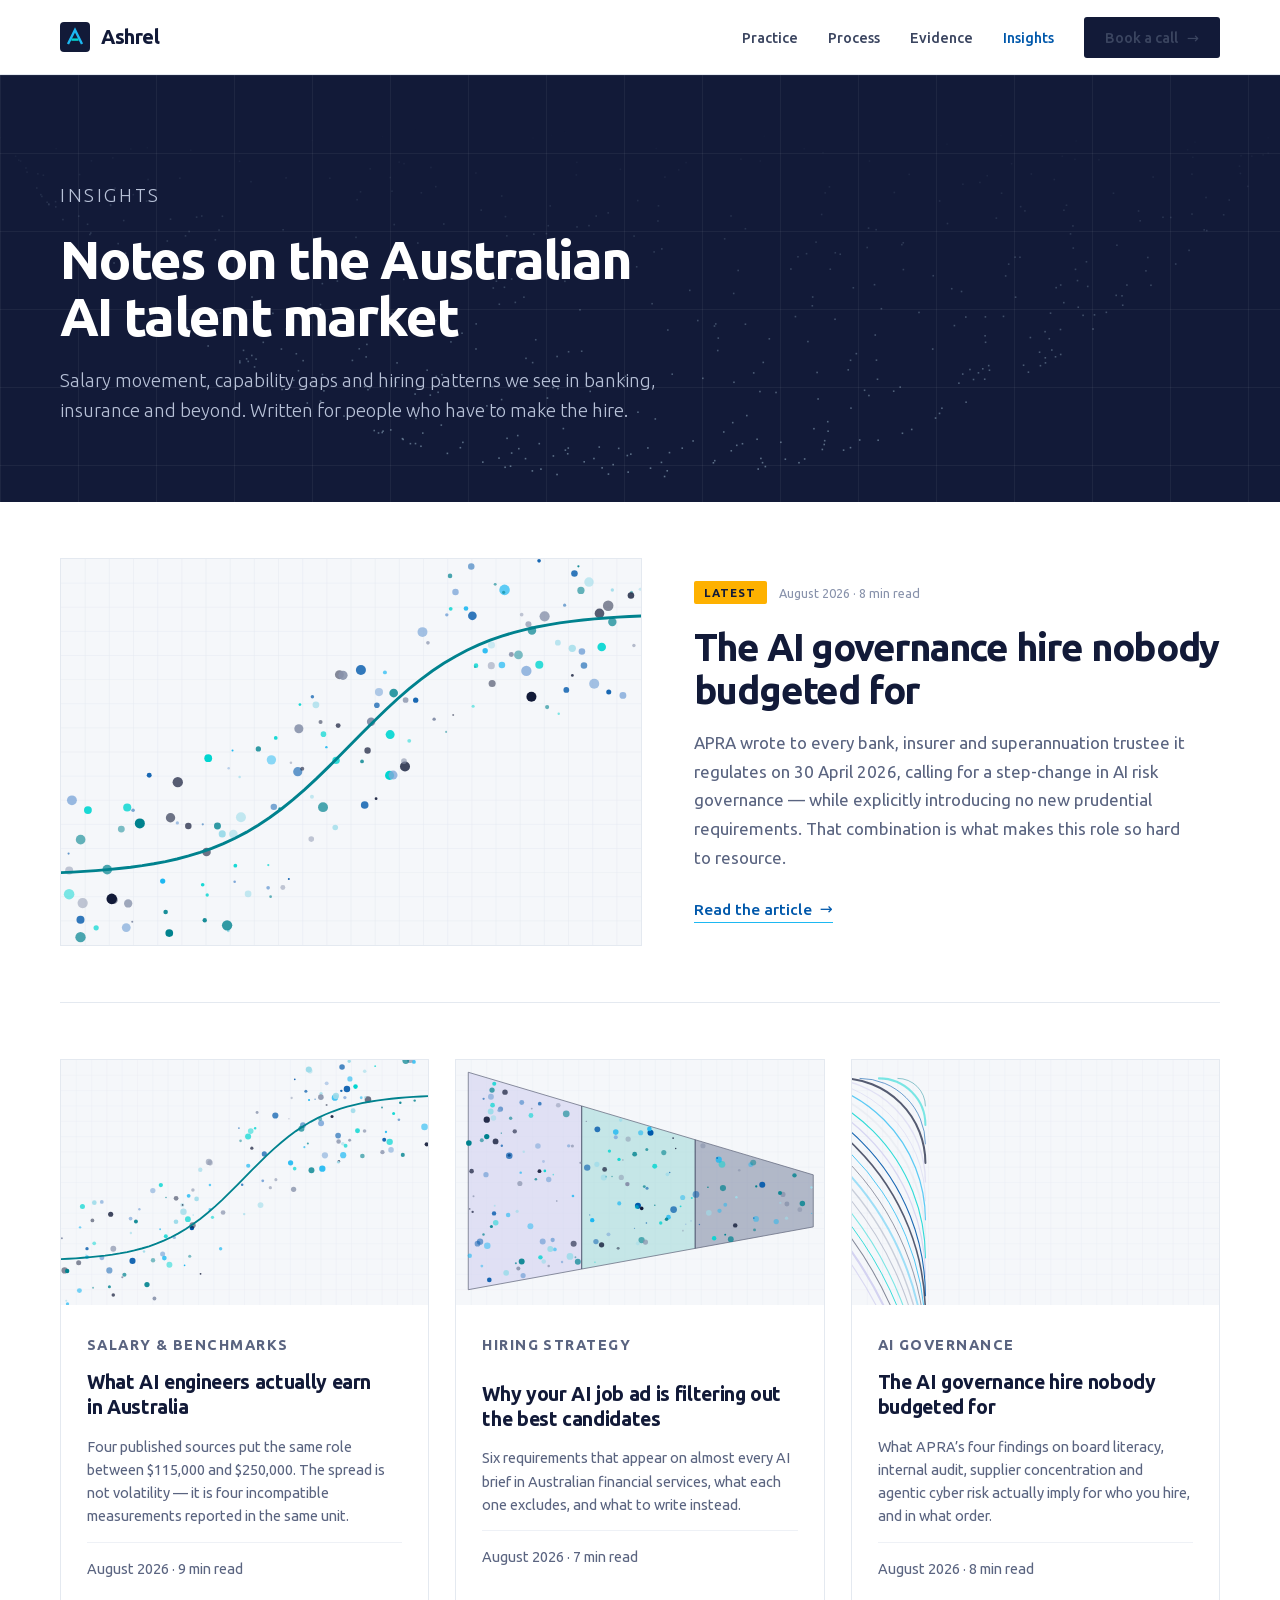
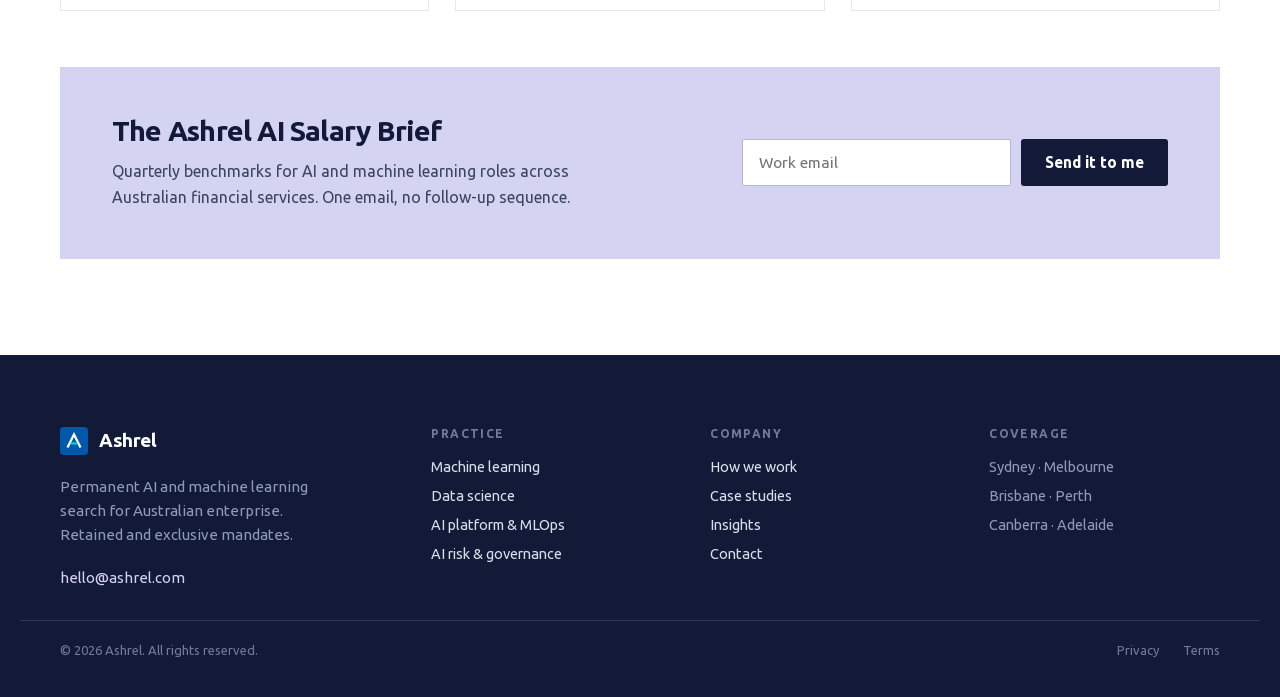
==== insights.html @ b2698cf6 "Add three researched insight articles, replace placeholder content Every statistic traces to a named" ====
<!DOCTYPE html>
<html lang="en-AU">
<head>
<meta charset="utf-8">
<meta name="viewport" content="width=device-width, initial-scale=1">
<title>Insights — the Australian AI talent market | Ashrel</title>
<meta name="description" content="Salary movement, capability gaps and hiring patterns across Australian banking, insurance and superannuation, written for the people who have to make the hire.">
<link rel="canonical" href="https://ashrel.com/insights.html">
<meta name="theme-color" content="#121A38">

<meta property="og:type" content="website">
<meta property="og:site_name" content="Ashrel">
<meta property="og:url" content="https://ashrel.com/insights.html">
<meta property="og:title" content="Insights — the Australian AI talent market">
<meta property="og:description" content="Salary movement, capability gaps and hiring patterns in Australian financial services.">
<meta property="og:image" content="https://ashrel.com/img/og.png">
<meta name="twitter:card" content="summary_large_image">

<link rel="icon" href="/favicon.svg" type="image/svg+xml">
<link rel="preload" href="/fonts/Ubuntu-Bold.woff2" as="font" type="font/woff2" crossorigin>
<link rel="preload" href="/fonts/Ubuntu-Regular.woff2" as="font" type="font/woff2" crossorigin>
<link rel="stylesheet" href="/css/site.css">
<script src="/js/site.js" defer></script>
</head>
<body>
<a class="skip-link" href="#main">Skip to content</a>

<header class="site-header">
  <div class="wrap">
    <a class="brand" href="/">
      <svg width="30" height="30" viewBox="0 0 30 30" aria-hidden="true">
        <rect width="30" height="30" rx="4" fill="#121A38"></rect>
        <path d="M8 22 L15 8 L22 22" fill="none" stroke="#1DB8F2" stroke-width="2.4"></path>
        <path d="M11.4 17.6 L18.6 17.6" fill="none" stroke="#00D5D0" stroke-width="2.4"></path>
      </svg>
      <span>Ashrel</span>
    </a>

    <button class="nav-toggle" type="button" aria-expanded="false" aria-controls="primary-nav">
      <span class="visually-hidden">Menu</span>
      <svg width="20" height="14" viewBox="0 0 20 14" aria-hidden="true">
        <path d="M0 1h20M0 7h20M0 13h20" stroke="currentColor" stroke-width="2"></path>
      </svg>
    </button>

    <nav class="nav" id="primary-nav">
      <a href="/#practice">Practice</a>
      <a href="/#process">Process</a>
      <a href="/#evidence">Evidence</a>
      <a href="/insights.html" aria-current="page">Insights</a>
      <a class="btn btn--nav" href="/#brief">Book a call <span aria-hidden="true">&rarr;</span></a>
    </nav>
  </div>
</header>

<main id="main">

  <section class="hero hero--compact">
    <canvas class="hero-field" data-count="800" data-speed="0.4" data-color="#B7D8EA" aria-hidden="true"></canvas>
    <div class="hero-grid-overlay"></div>
    <div class="wrap">
      <p class="eyebrow eyebrow--onnavy">Insights</p>
      <h1>Notes on the Australian AI talent market</h1>
      <p>Salary movement, capability gaps and hiring patterns we see in banking, insurance and beyond. Written for people who have to make the hire.</p>
    </div>
  </section>

  <div class="wrap">

    <article class="lead-article">
      <div class="lead-media">
        <img src="/img/blog-hero.svg" alt="" width="1200" height="800">
      </div>
      <div>
        <div class="lead-flag">
          <b>Latest</b>
          <span>August 2026 &middot; 8 min read</span>
        </div>
        <h2>The AI governance hire nobody budgeted for</h2>
        <p>APRA wrote to every bank, insurer and superannuation trustee it regulates on 30 April 2026, calling for a step-change in AI risk governance &mdash; while explicitly introducing no new prudential requirements. That combination is what makes this role so hard to resource.</p>
        <a class="link-rule" href="/insights/apra-ai-governance-hire.html">Read the article <span aria-hidden="true">&rarr;</span></a>
      </div>
    </article>

    <div class="card-grid" id="post-grid" style="margin-top:56px">
      <a class="card" href="/insights/ai-salary-benchmarks-australia.html">
        <div class="card-media"><img src="/img/feat-1.svg" alt="" width="1200" height="800" loading="lazy"></div>
        <div class="card-body">
          <p class="card-tag">Salary &amp; benchmarks</p>
          <h3>What AI engineers actually earn in Australia</h3>
          <p>Four published sources put the same role between $115,000 and $250,000. The spread is not volatility &mdash; it is four incompatible measurements reported in the same unit.</p>
          <p class="card-meta card-meta--ruled">August 2026 &middot; 9 min read</p>
        </div>
      </a>

      <a class="card" href="/insights/ai-job-ad-filters.html">
        <div class="card-media"><img src="/img/feat-3.svg" alt="" width="1200" height="800" loading="lazy"></div>
        <div class="card-body">
          <p class="card-tag">Hiring strategy</p>
          <h3>Why your AI job ad is filtering out the best candidates</h3>
          <p>Six requirements that appear on almost every AI brief in Australian financial services, what each one excludes, and what to write instead.</p>
          <p class="card-meta card-meta--ruled">August 2026 &middot; 7 min read</p>
        </div>
      </a>

      <a class="card" href="/insights/apra-ai-governance-hire.html">
        <div class="card-media"><img src="/img/feat-2.svg" alt="" width="1200" height="800" loading="lazy"></div>
        <div class="card-body">
          <p class="card-tag">AI governance</p>
          <h3>The AI governance hire nobody budgeted for</h3>
          <p>What APRA&rsquo;s four findings on board literacy, internal audit, supplier concentration and agentic cyber risk actually imply for who you hire, and in what order.</p>
          <p class="card-meta card-meta--ruled">August 2026 &middot; 8 min read</p>
        </div>
      </a>
    </div>

    <section class="signup">
      <div>
        <h3>The Ashrel AI Salary Brief</h3>
        <p>Quarterly benchmarks for AI and machine learning roles across Australian financial services. One email, no follow-up sequence.</p>
      </div>
      <form id="signup-form"
            method="POST"
            action="REPLACE_WITH_FORMSPREE_ENDPOINT"
            data-endpoint="REPLACE_WITH_FORMSPREE_ENDPOINT"
            data-fallback-email="hello@ashrel.com">
        <label class="visually-hidden" for="signup-email">Work email</label>
        <input id="signup-email" type="email" name="Email" placeholder="Work email" required>
        <button class="btn btn--dark" type="submit">Send it to me</button>
      </form>
    </section>

    <div class="tail-space"></div>
  </div>

</main>

<footer class="site-footer">
  <div class="wrap footer-grid">
    <div class="footer-brand">
      <div class="brand" style="color:#fff">
        <svg width="28" height="28" viewBox="0 0 30 30" aria-hidden="true">
          <rect width="30" height="30" rx="4" fill="#0058AB"></rect>
          <path d="M8 22 L15 8 L22 22" fill="none" stroke="#fff" stroke-width="2.4"></path>
          <path d="M11.4 17.6 L18.6 17.6" fill="none" stroke="#00D5D0" stroke-width="2.4"></path>
        </svg>
        <span style="font-size:19px">Ashrel</span>
      </div>
      <p>Permanent AI and machine learning search for Australian enterprise. Retained and exclusive mandates.</p>
      <a class="email" href="mailto:hello@ashrel.com">hello@ashrel.com</a>
    </div>

    <nav class="footer-col">
      <h2>Practice</h2>
      <ul>
        <li><a href="/#practice">Machine learning</a></li>
        <li><a href="/#practice">Data science</a></li>
        <li><a href="/#practice">AI platform &amp; MLOps</a></li>
        <li><a href="/#practice">AI risk &amp; governance</a></li>
      </ul>
    </nav>

    <nav class="footer-col">
      <h2>Company</h2>
      <ul>
        <li><a href="/#process">How we work</a></li>
        <li><a href="/#evidence">Case studies</a></li>
        <li><a href="/insights.html">Insights</a></li>
        <li><a href="/#brief">Contact</a></li>
      </ul>
    </nav>

    <div class="footer-col">
      <h2>Coverage</h2>
      <ul>
        <li>Sydney &middot; Melbourne</li>
        <li>Brisbane &middot; Perth</li>
        <li>Canberra &middot; Adelaide</li>
      </ul>
    </div>
  </div>

  <div class="wrap footer-bar">
    <span>&copy; 2026 Ashrel. All rights reserved.</span>
    <div>
      <a href="/privacy.html">Privacy</a>
      <a href="/terms.html">Terms</a>
    </div>
  </div>
</footer>
</body>
</html>
---- css/site.css ----
/* Ashrel — site styles
   Converted from the Claude Design canvas (Ashrel.dc.html) to static CSS.
   Order: tokens, base, layout, header, components, sections, footer, responsive. */

/* ---------- Fonts ---------- */

@font-face {
  font-family: 'Ubuntu';
  src: url('../fonts/Ubuntu-Light.woff2') format('woff2');
  font-weight: 300;
  font-style: normal;
  font-display: swap;
}
@font-face {
  font-family: 'Ubuntu';
  src: url('../fonts/Ubuntu-Regular.woff2') format('woff2');
  font-weight: 400;
  font-style: normal;
  font-display: swap;
}
@font-face {
  font-family: 'Ubuntu';
  src: url('../fonts/Ubuntu-Medium.woff2') format('woff2');
  font-weight: 500;
  font-style: normal;
  font-display: swap;
}
@font-face {
  font-family: 'Ubuntu';
  src: url('../fonts/Ubuntu-Bold.woff2') format('woff2');
  font-weight: 700;
  font-style: normal;
  font-display: swap;
}

/* ---------- Tokens ---------- */

:root {
  --navy: #121A38;
  --blue: #0058AB;
  --cyan: #1DB8F2;
  --teal: #00D5D0;
  --teal-deep: #00828E;
  --lilac: #D4D3F1;
  --amber: #FEB100;

  --ink: #121A38;
  --slate: #3B4560;
  --slate-2: #5A6480;
  --mist: #8892AB;
  --line: #E4E9F0;
  --line-soft: #EEF1F6;
  --field: #D9E0EA;
  --paper: #F5F7FA;
  --paper-tint: #F5F9FD;

  /* On-navy text ramp */
  --on-navy-1: #EEF2F9;
  --on-navy-2: #D9DFEA;
  --on-navy-3: #C3CDE0;
  --on-navy-4: #B8C2D8;
  --on-navy-5: #8E9BB8;
  --on-navy-6: #6E7B99;

  --shell: 1240px;
  --gutter: 40px;
  --header-h: 74px;
}

/* ---------- Base ---------- */

*,
*::before,
*::after {
  box-sizing: border-box;
}

/* Components below set display:flex/grid, which would otherwise win over the
   hidden attribute. Everything toggled from JS relies on this. */
[hidden] {
  display: none !important;
}

html {
  scroll-behavior: smooth;
  scroll-padding-top: calc(var(--header-h) + 8px);
}

body {
  margin: 0;
  font-family: 'Ubuntu', system-ui, -apple-system, 'Segoe UI', sans-serif;
  background: #fff;
  color: var(--ink);
  -webkit-font-smoothing: antialiased;
  text-wrap: pretty;
  display: flex;
  flex-direction: column;
  min-height: 100vh;
}

a {
  color: var(--blue);
  text-decoration: none;
}

a:hover {
  color: var(--cyan);
}

img,
svg {
  max-width: 100%;
}

input,
textarea,
select,
button {
  font-family: inherit;
}

:focus-visible {
  outline: 3px solid var(--cyan);
  outline-offset: 2px;
}

.skip-link {
  position: absolute;
  left: -9999px;
  top: 0;
  z-index: 100;
  background: var(--navy);
  color: #fff;
  padding: 12px 20px;
  font-weight: 500;
}

.skip-link:focus {
  left: 0;
  color: #fff;
}

.visually-hidden {
  position: absolute;
  width: 1px;
  height: 1px;
  overflow: hidden;
  clip: rect(0 0 0 0);
  clip-path: inset(50%);
  white-space: nowrap;
}

@keyframes ash-pulse {
  0%, 100% { opacity: 1; transform: scale(1); }
  50% { opacity: .35; transform: scale(.72); }
}

@keyframes ash-sweep {
  0% { transform: translateY(-100%); }
  100% { transform: translateY(400%); }
}

/* ---------- Layout ---------- */

.wrap {
  max-width: var(--shell);
  margin: 0 auto;
  padding: 0 var(--gutter);
  width: 100%;
}

main {
  flex: 1;
}

.eyebrow {
  font-size: 12px;
  letter-spacing: .14em;
  text-transform: uppercase;
  color: var(--blue);
  font-weight: 700;
}

.eyebrow--onnavy {
  color: var(--cyan);
}

.h-section {
  margin: 18px 0 0;
  font-size: 44px;
  line-height: 1.08;
  letter-spacing: -.03em;
  font-weight: 700;
}

.lede {
  margin: 0;
  font-size: 17.5px;
  line-height: 1.65;
  color: var(--slate-2);
}

/* ---------- Header ---------- */

.site-header {
  position: sticky;
  top: 0;
  z-index: 50;
  background: rgba(255, 255, 255, .88);
  backdrop-filter: blur(14px);
  border-bottom: 1px solid var(--line);
}

.site-header .wrap {
  height: var(--header-h);
  display: flex;
  align-items: center;
  gap: 44px;
}

.brand {
  display: flex;
  align-items: center;
  gap: 11px;
  color: var(--ink);
  flex-shrink: 0;
}

.brand:hover {
  color: var(--ink);
}

.brand span {
  font-size: 20px;
  font-weight: 700;
  letter-spacing: -.02em;
}

.nav {
  display: flex;
  gap: 30px;
  align-items: center;
  margin-left: auto;
}

.nav a {
  font-size: 14.5px;
  font-weight: 500;
  color: var(--slate);
}

.nav a:hover,
.nav a[aria-current='page'] {
  color: var(--blue);
}

.nav-toggle {
  display: none;
  margin-left: auto;
  background: none;
  border: 1px solid var(--line);
  border-radius: 3px;
  padding: 9px 12px;
  cursor: pointer;
  color: var(--ink);
}

/* ---------- Buttons ---------- */

.btn {
  display: inline-flex;
  align-items: center;
  gap: 9px;
  border-radius: 3px;
  font-size: 15.5px;
  font-weight: 700;
  padding: 16px 26px;
  border: 1px solid transparent;
  cursor: pointer;
  text-align: center;
}

.btn--cyan {
  background: var(--cyan);
  color: var(--navy);
}

.btn--cyan:hover {
  background: var(--teal);
  color: var(--navy);
}

.btn--outline {
  border-color: rgba(255, 255, 255, .28);
  color: #fff;
  font-weight: 500;
}

.btn--outline:hover {
  border-color: var(--cyan);
  color: var(--cyan);
}

.btn--dark {
  background: var(--navy);
  color: #fff;
  border: 0;
}

.btn--dark:hover {
  background: var(--blue);
  color: #fff;
}

.btn--nav {
  padding: 11px 20px;
  font-size: 14.5px;
  font-weight: 500;
  background: var(--navy);
  color: #fff;
}

.btn--nav:hover {
  background: var(--blue);
  color: #fff;
}

.link-rule {
  display: inline-flex;
  align-items: center;
  gap: 8px;
  font-size: 15px;
  font-weight: 500;
  border-bottom: 1px solid var(--cyan);
  padding-bottom: 4px;
}

/* ---------- Hero ---------- */

.hero {
  position: relative;
  background: var(--navy);
  color: #fff;
  overflow: hidden;
}

.hero-field {
  position: absolute;
  inset: 0;
  display: block;
  width: 100%;
  height: 100%;
  pointer-events: none;
  -webkit-mask-image: linear-gradient(to bottom, transparent 12%, rgba(0, 0, 0, .55) 55%, black 100%);
  mask-image: linear-gradient(to bottom, transparent 12%, rgba(0, 0, 0, .55) 55%, black 100%);
}

.hero-grid-overlay {
  position: absolute;
  inset: 0;
  background-image:
    linear-gradient(#ffffff0d 1px, transparent 1px),
    linear-gradient(90deg, #ffffff0d 1px, transparent 1px);
  background-size: 78px 78px;
  pointer-events: none;
}

.hero-glow {
  position: absolute;
  top: -160px;
  right: -120px;
  width: 620px;
  height: 620px;
  border-radius: 50%;
  background: radial-gradient(circle, rgba(29, 184, 242, .2), transparent 66%);
  pointer-events: none;
}

.hero .wrap {
  position: relative;
  padding-top: 96px;
  padding-bottom: 88px;
  display: grid;
  grid-template-columns: 1.08fr .92fr;
  gap: 72px;
  align-items: start;
}

.hero-badge {
  display: inline-flex;
  align-items: center;
  gap: 9px;
  border: 1px solid rgba(255, 255, 255, .22);
  border-radius: 100px;
  padding: 7px 15px 7px 12px;
  font-size: 12.5px;
  letter-spacing: .06em;
  text-transform: uppercase;
  color: var(--lilac);
  font-weight: 500;
}

.hero-badge i {
  width: 7px;
  height: 7px;
  border-radius: 50%;
  background: var(--teal);
  animation: ash-pulse 2.2s ease-in-out infinite;
}

.hero h1 {
  margin: 26px 0 0;
  font-size: 64px;
  line-height: 1.03;
  letter-spacing: -.035em;
  font-weight: 700;
  max-width: 14ch;
}

.hero p {
  margin: 26px 0 0;
  font-size: 19.5px;
  line-height: 1.6;
  color: var(--on-navy-4);
  max-width: 52ch;
  font-weight: 300;
}

.hero-actions {
  display: flex;
  gap: 14px;
  margin-top: 38px;
  flex-wrap: wrap;
}

/* Engagement panel */

.panel {
  border: 1px solid rgba(255, 255, 255, .14);
  background: rgba(255, 255, 255, .045);
  border-radius: 6px;
  overflow: hidden;
  position: relative;
}

.panel-sweep {
  position: absolute;
  left: 0;
  top: 0;
  width: 2px;
  height: 26%;
  background: linear-gradient(var(--teal), transparent);
  animation: ash-sweep 4.6s linear infinite;
}

.panel-head {
  display: flex;
  align-items: center;
  justify-content: space-between;
  gap: 12px;
  padding: 16px 22px;
  border-bottom: 1px solid rgba(255, 255, 255, .12);
}

.panel-head span:first-child {
  font-size: 11.5px;
  letter-spacing: .12em;
  text-transform: uppercase;
  color: var(--on-navy-5);
  font-weight: 500;
}

.panel-head span:last-child {
  font-size: 11.5px;
  letter-spacing: .06em;
  color: var(--teal);
  font-weight: 500;
}

.panel-row {
  display: flex;
  align-items: flex-start;
  gap: 20px;
  padding: 16px 22px;
  border-bottom: 1px solid rgba(255, 255, 255, .08);
}

.panel-row dt {
  width: 96px;
  flex-shrink: 0;
  font-size: 11.5px;
  letter-spacing: .1em;
  text-transform: uppercase;
  color: var(--on-navy-6);
  font-weight: 700;
  padding-top: 3px;
  margin: 0;
}

.panel-row dd {
  flex: 1;
  min-width: 0;
  font-size: 15.5px;
  font-weight: 500;
  color: #fff;
  line-height: 1.45;
  margin: 0;
}

.panel-foot {
  display: flex;
  align-items: center;
  justify-content: space-between;
  gap: 16px;
  padding: 18px 22px;
  background: rgba(29, 184, 242, .1);
}

.panel-foot p {
  margin: 0;
  font-size: 14.5px;
  color: var(--on-navy-2);
  line-height: 1.45;
}

.panel-foot a {
  font-size: 12.5px;
  font-weight: 500;
  color: var(--teal);
  border-bottom: 1px solid rgba(0, 213, 208, .45);
  padding-bottom: 2px;
  white-space: nowrap;
}

/* ---------- Metrics band ---------- */

.metrics {
  background: var(--blue);
  color: #fff;
}

.metrics .wrap {
  display: grid;
  grid-template-columns: repeat(4, 1fr);
}

.metric {
  padding: 34px 30px;
  border-left: 1px solid rgba(255, 255, 255, .18);
}

.metric b {
  display: block;
  font-size: 40px;
  font-weight: 700;
  letter-spacing: -.03em;
  line-height: 1;
}

.metric span {
  display: block;
  font-size: 13.5px;
  color: #C6DEF4;
  margin-top: 8px;
  line-height: 1.45;
}

/* ---------- Practice ---------- */

.section {
  padding-top: 104px;
}

.section-split {
  display: grid;
  grid-template-columns: .85fr 1.15fr;
  gap: 72px;
  align-items: end;
}

.practice-grid {
  display: grid;
  grid-template-columns: repeat(4, 1fr);
  gap: 1px;
  background: var(--line);
  margin-top: 56px;
  border: 1px solid var(--line);
}

.practice-cell {
  background: #fff;
  padding: 30px 26px 34px;
}

.practice-cell:hover {
  background: var(--paper-tint);
}

.practice-cell i {
  display: block;
  width: 30px;
  height: 3px;
  background: var(--cyan);
}

.practice-cell h3 {
  margin: 22px 0 0;
  font-size: 19.5px;
  font-weight: 700;
  letter-spacing: -.015em;
  line-height: 1.3;
}

.practice-cell p {
  margin: 12px 0 0;
  font-size: 15px;
  line-height: 1.62;
  color: var(--slate-2);
}

.practice-cell .roles {
  margin-top: 20px;
  font-size: 13px;
  color: var(--mist);
  line-height: 1.5;
}

.note {
  margin: 26px 0 0;
  font-size: 15px;
  color: var(--mist);
}

/* ---------- Process ---------- */

.process {
  margin-top: 104px;
  background: var(--paper);
  border-top: 1px solid var(--line);
  border-bottom: 1px solid var(--line);
}

.process .wrap {
  padding-top: 96px;
  padding-bottom: 96px;
}

.steps {
  display: grid;
  grid-template-columns: repeat(4, 1fr);
  gap: 28px;
  margin-top: 60px;
}

.step {
  background: #fff;
  border: 1px solid var(--line);
  border-top: 3px solid var(--navy);
  padding: 30px 26px 32px;
  display: flex;
  flex-direction: column;
  gap: 14px;
}

.step-head {
  display: flex;
  align-items: baseline;
  justify-content: space-between;
  gap: 12px;
}

.step-num {
  font-size: 13px;
  font-weight: 700;
  color: var(--blue);
  letter-spacing: .08em;
}

.step-when {
  font-size: 12px;
  font-weight: 500;
  color: var(--navy);
  background: var(--lilac);
  border-radius: 3px;
  padding: 4px 9px;
  white-space: nowrap;
}

.step h3 {
  margin: 0;
  font-size: 20px;
  font-weight: 700;
  letter-spacing: -.02em;
}

.step p {
  margin: 0;
  font-size: 14.5px;
  line-height: 1.62;
  color: var(--slate-2);
}

.commitments {
  display: flex;
  flex-wrap: wrap;
  margin-top: 44px;
  border: 1px solid var(--line);
  background: #fff;
}

.commitment {
  flex: 1;
  min-width: 240px;
  padding: 24px 28px;
  border-right: 1px solid var(--line);
  display: flex;
  gap: 14px;
  align-items: flex-start;
  font-size: 15px;
  line-height: 1.55;
  color: var(--slate);
}

.commitment:last-child {
  border-right: 0;
}

.commitment b {
  color: var(--teal-deep);
  font-size: 18px;
  line-height: 1;
  font-weight: 700;
}

/* ---------- Cards (cases, posts) ---------- */

.card-grid {
  display: grid;
  grid-template-columns: repeat(3, 1fr);
  gap: 26px;
  margin-top: 52px;
  align-items: start;
}

.card {
  border: 1px solid var(--line);
  display: flex;
  flex-direction: column;
  background: #fff;
  color: var(--ink);
  height: 100%;
}

a.card:hover {
  border-color: var(--cyan);
  color: var(--ink);
}

.card-media {
  position: relative;
  background: var(--paper);
  aspect-ratio: 3 / 2;
  overflow: hidden;
}

.card-media img {
  width: 100%;
  height: 100%;
  object-fit: cover;
  display: block;
}

.card-body {
  padding: 28px 26px 30px;
  display: flex;
  flex-direction: column;
  gap: 14px;
  flex: 1;
}

.card-tag {
  font-size: 11.5px;
  letter-spacing: .1em;
  text-transform: uppercase;
  color: var(--blue);
  font-weight: 700;
}

.card-tag--teal {
  color: var(--teal-deep);
  font-size: 12px;
}

.card h3 {
  margin: 0;
  font-size: 19.5px;
  font-weight: 700;
  letter-spacing: -.018em;
  line-height: 1.3;
}

.card p {
  margin: 0;
  font-size: 14.5px;
  line-height: 1.6;
  color: var(--slate-2);
  flex: 1;
}

.card-meta {
  font-size: 12.5px;
  color: var(--mist);
}

.card-meta--ruled {
  border-top: 1px solid var(--line-soft);
  padding-top: 14px;
}

.card-stats {
  display: flex;
  gap: 26px;
  border-top: 1px solid var(--line);
  padding-top: 16px;
}

.card-stats b {
  display: block;
  font-size: 24px;
  font-weight: 700;
  letter-spacing: -.02em;
}

.card-stats span {
  display: block;
  font-size: 12px;
  color: var(--mist);
  margin-top: 2px;
}

/* ---------- Photo band ---------- */

.band {
  position: relative;
  height: 540px;
  margin-top: 104px;
  background: var(--navy);
  overflow: hidden;
}

.band > img {
  position: absolute;
  inset: 0;
  width: 100%;
  height: 100%;
  object-fit: cover;
}

.band-scrim {
  position: absolute;
  inset: 0;
  background: linear-gradient(100deg, rgba(18, 26, 56, .94) 0%, rgba(18, 26, 56, .78) 40%, rgba(18, 26, 56, .1) 92%);
}

.band-inner {
  position: absolute;
  inset: 0;
  display: flex;
  align-items: center;
}

.band-copy {
  max-width: 34ch;
  color: #fff;
}

.band-copy h2 {
  margin: 20px 0 0;
  font-size: 42px;
  line-height: 1.1;
  letter-spacing: -.032em;
  font-weight: 700;
}

.band-copy p {
  margin: 20px 0 0;
  font-size: 17.5px;
  line-height: 1.65;
  color: var(--on-navy-3);
  font-weight: 300;
}

.band-copy .btn {
  margin-top: 30px;
  padding: 15px 24px;
  font-size: 15px;
}

/* ---------- Quotes ---------- */

.quotes-outer {
  margin-top: 96px;
}

.quotes {
  background: var(--navy);
  color: #fff;
  padding: 72px 64px;
  position: relative;
  overflow: hidden;
}

.quotes-lines {
  position: absolute;
  inset: 0;
  background-image: linear-gradient(90deg, #ffffff0a 1px, transparent 1px);
  background-size: 64px 64px;
  pointer-events: none;
}

.quotes-inner {
  position: relative;
}

.quote-grid {
  display: grid;
  grid-template-columns: repeat(3, 1fr);
  gap: 44px;
  margin-top: 44px;
}

.quote-grid figure {
  margin: 0;
  display: flex;
  flex-direction: column;
  gap: 20px;
}

.quote-grid blockquote {
  margin: 0;
  font-size: 19px;
  line-height: 1.55;
  font-weight: 300;
  color: var(--on-navy-1);
  letter-spacing: -.01em;
}

.quote-grid figcaption {
  font-size: 13.5px;
  color: var(--on-navy-5);
  line-height: 1.55;
  border-top: 1px solid rgba(255, 255, 255, .16);
  padding-top: 16px;
}

.quotes-note {
  margin: 40px 0 0;
  font-size: 13px;
  color: var(--on-navy-6);
}

/* ---------- Insights teaser ---------- */

.section-head-row {
  display: flex;
  align-items: flex-end;
  justify-content: space-between;
  gap: 40px;
  flex-wrap: wrap;
}

/* ---------- FAQ ---------- */

.faq-list {
  border-top: 1px solid var(--line);
}

.faq-item {
  border-bottom: 1px solid var(--line);
}

.faq-item summary {
  display: flex;
  align-items: center;
  justify-content: space-between;
  gap: 24px;
  padding: 24px 0;
  cursor: pointer;
  font-size: 18px;
  font-weight: 500;
  letter-spacing: -.015em;
  list-style: none;
}

.faq-item summary::-webkit-details-marker {
  display: none;
}

.faq-item summary::after {
  content: '+';
  font-size: 22px;
  color: var(--blue);
  line-height: 1;
  flex-shrink: 0;
}

.faq-item[open] summary::after {
  content: '\2212';
}

.faq-item p {
  margin: 0;
  padding: 0 60px 26px 0;
  font-size: 15.5px;
  line-height: 1.68;
  color: var(--slate-2);
}

/* ---------- Brief / contact ---------- */

.brief {
  margin-top: 104px;
  background: var(--paper);
  border-top: 1px solid var(--line);
}

.brief .wrap {
  padding-top: 96px;
  padding-bottom: 96px;
  display: grid;
  grid-template-columns: 1fr 1fr;
  gap: 80px;
  align-items: start;
}

.brief h2 {
  margin: 0;
  font-size: 44px;
  line-height: 1.08;
  letter-spacing: -.03em;
  font-weight: 700;
  max-width: 18ch;
}

.brief-lede {
  margin: 22px 0 0;
  font-size: 17.5px;
  line-height: 1.65;
  color: var(--slate-2);
  max-width: 48ch;
}

.contact-rows {
  margin-top: 40px;
  display: flex;
  flex-direction: column;
  gap: 1px;
  background: var(--line);
  border: 1px solid var(--line);
}

.contact-row {
  background: #fff;
  padding: 20px 24px;
  display: flex;
  justify-content: space-between;
  gap: 20px;
  align-items: center;
}

.contact-row dt {
  font-size: 12.5px;
  letter-spacing: .1em;
  text-transform: uppercase;
  color: var(--mist);
  font-weight: 700;
  margin: 0;
}

.contact-row dd {
  font-size: 15.5px;
  font-weight: 500;
  margin: 0;
  text-align: right;
}

.brief-form {
  background: #fff;
  border: 1px solid var(--line);
  padding: 38px 36px 34px;
  display: flex;
  flex-direction: column;
  gap: 20px;
}

.field-pair {
  display: grid;
  grid-template-columns: 1fr 1fr;
  gap: 20px;
}

.field {
  display: flex;
  flex-direction: column;
  gap: 8px;
  font-size: 12.5px;
  letter-spacing: .08em;
  text-transform: uppercase;
  color: var(--slate-2);
  font-weight: 700;
}

.field input,
.field select,
.field textarea {
  border: 1px solid var(--field);
  border-radius: 2px;
  padding: 13px 14px;
  font-size: 15.5px;
  color: var(--ink);
  font-weight: 400;
  letter-spacing: 0;
  text-transform: none;
  background: #fff;
  width: 100%;
}

.field textarea {
  resize: vertical;
}

.field input:focus,
.field select:focus,
.field textarea:focus {
  outline: none;
  border-color: var(--blue);
  box-shadow: 0 0 0 3px rgba(0, 88, 171, .12);
}

.form-note {
  margin: 0;
  font-size: 12.5px;
  color: var(--mist);
  line-height: 1.55;
}

.form-status {
  margin: 0;
  font-size: 14.5px;
  line-height: 1.55;
  padding: 12px 14px;
  border-radius: 2px;
}

.form-status[data-state='error'] {
  background: #FDECEC;
  color: #8A1C1C;
  border: 1px solid #F3C3C3;
}

.thanks {
  background: #fff;
  border: 1px solid var(--teal-deep);
  border-top: 3px solid var(--teal-deep);
  padding: 56px 40px;
  display: flex;
  flex-direction: column;
  gap: 16px;
}

.thanks .eyebrow {
  color: var(--teal-deep);
}

.thanks h3 {
  margin: 0;
  font-size: 28px;
  font-weight: 700;
  letter-spacing: -.025em;
}

.thanks p {
  margin: 0;
  font-size: 16px;
  line-height: 1.65;
  color: var(--slate-2);
}

.thanks button {
  align-self: flex-start;
  margin-top: 8px;
  background: none;
  border: 1px solid var(--field);
  border-radius: 3px;
  padding: 12px 20px;
  font-size: 14.5px;
  font-weight: 500;
  cursor: pointer;
  color: var(--ink);
}

.thanks button:hover {
  border-color: var(--blue);
}

/* ---------- Insights page ---------- */

.hero--compact .wrap {
  display: block;
  padding-top: 84px;
  padding-bottom: 76px;
}

.hero--compact h1 {
  margin: 20px 0 0;
  font-size: 54px;
  line-height: 1.05;
  letter-spacing: -.035em;
  max-width: 20ch;
}

.hero--compact p {
  margin: 22px 0 0;
  font-size: 18.5px;
  line-height: 1.62;
  color: var(--on-navy-4);
  max-width: 60ch;
}

.topics {
  display: flex;
  gap: 10px;
  flex-wrap: wrap;
  padding: 26px 0;
  border-bottom: 1px solid var(--line);
}

.topic {
  border: 1px solid var(--line);
  background: #fff;
  color: var(--slate);
  border-radius: 100px;
  padding: 9px 18px;
  font-size: 13.5px;
  font-weight: 500;
  cursor: pointer;
}

.topic:hover {
  border-color: var(--blue);
}

.topic[aria-pressed='true'] {
  background: var(--navy);
  color: #fff;
  border-color: var(--navy);
}

.lead-article {
  display: grid;
  grid-template-columns: 1.05fr .95fr;
  gap: 52px;
  padding: 56px 0;
  border-bottom: 1px solid var(--line);
  align-items: center;
}

.lead-media {
  position: relative;
  background: var(--paper);
  border: 1px solid var(--line);
  aspect-ratio: 3 / 2;
  overflow: hidden;
}

.lead-media img {
  width: 100%;
  height: 100%;
  object-fit: cover;
  display: block;
}

.lead-flag {
  display: flex;
  align-items: center;
  gap: 12px;
  flex-wrap: wrap;
}

.lead-flag b {
  font-size: 11.5px;
  letter-spacing: .1em;
  text-transform: uppercase;
  color: var(--navy);
  font-weight: 700;
  background: var(--amber);
  padding: 5px 10px;
  border-radius: 2px;
}

.lead-flag span {
  font-size: 12.5px;
  color: var(--mist);
}

.lead-article h2 {
  margin: 22px 0 0;
  font-size: 38px;
  line-height: 1.12;
  letter-spacing: -.032em;
  font-weight: 700;
}

.lead-article > div > p {
  margin: 18px 0 0;
  font-size: 17px;
  line-height: 1.68;
  color: var(--slate-2);
  max-width: 54ch;
}

.lead-article .link-rule {
  margin-top: 28px;
  font-size: 15.5px;
}

.posts-empty {
  padding: 56px 0;
  font-size: 16px;
  color: var(--slate-2);
}

.signup {
  display: grid;
  grid-template-columns: 1fr auto;
  gap: 48px;
  align-items: center;
  background: var(--lilac);
  padding: 48px 52px;
  margin: 56px 0 0;
}

.signup h3 {
  margin: 0;
  font-size: 28px;
  font-weight: 700;
  letter-spacing: -.028em;
}

.signup p {
  margin: 12px 0 0;
  font-size: 16px;
  line-height: 1.62;
  color: var(--slate);
  max-width: 58ch;
}

.signup form {
  display: flex;
  gap: 10px;
  flex-wrap: wrap;
}

.signup input {
  border: 1px solid #B7B5DE;
  background: #fff;
  border-radius: 2px;
  padding: 14px 16px;
  font-size: 15.5px;
  min-width: 260px;
  flex: 1;
}

.signup input:focus {
  outline: none;
  border-color: var(--navy);
}

.signup button {
  padding: 14px 24px;
  white-space: nowrap;
}

.tail-space {
  height: 96px;
}

/* ---------- Footer ---------- */

.site-footer {
  background: var(--navy);
  color: #fff;
}

.footer-grid {
  padding-top: 72px;
  padding-bottom: 34px;
  display: grid;
  grid-template-columns: 1.4fr 1fr 1fr 1fr;
  gap: 48px;
}

.footer-brand p {
  margin: 20px 0 0;
  font-size: 15px;
  line-height: 1.62;
  color: var(--on-navy-5);
  max-width: 34ch;
}

.footer-brand .email {
  margin-top: 22px;
  font-size: 15px;
  color: var(--lilac);
  display: inline-block;
}

.footer-col h2 {
  font-size: 12px;
  letter-spacing: .12em;
  text-transform: uppercase;
  color: var(--on-navy-6);
  font-weight: 700;
  margin: 0;
}

.footer-col ul {
  list-style: none;
  padding: 0;
  display: flex;
  flex-direction: column;
  gap: 12px;
  margin: 18px 0 0;
  font-size: 14.5px;
  color: var(--on-navy-5);
}

.footer-col a {
  font-size: 14.5px;
  color: var(--on-navy-2);
}

.footer-col a:hover {
  color: var(--cyan);
}

.footer-bar {
  padding-top: 22px;
  padding-bottom: 40px;
  border-top: 1px solid rgba(255, 255, 255, .14);
  display: flex;
  justify-content: space-between;
  gap: 24px;
  flex-wrap: wrap;
  font-size: 13px;
  color: var(--on-navy-6);
}

.footer-bar a {
  color: var(--on-navy-6);
}

.footer-bar a:hover {
  color: var(--cyan);
}

.footer-bar div {
  display: flex;
  gap: 24px;
  flex-wrap: wrap;
}

/* ---------- Responsive ---------- */

@media (max-width: 1080px) {
  .practice-grid {
    grid-template-columns: repeat(2, 1fr);
  }

  .steps {
    grid-template-columns: repeat(2, 1fr);
  }

  .footer-grid {
    grid-template-columns: 1.4fr 1fr 1fr;
  }

  .footer-brand {
    grid-column: 1 / -1;
  }
}

@media (max-width: 960px) {
  :root {
    --gutter: 24px;
  }

  .nav {
    position: absolute;
    top: var(--header-h);
    left: 0;
    right: 0;
    background: #fff;
    border-bottom: 1px solid var(--line);
    flex-direction: column;
    align-items: stretch;
    gap: 0;
    padding: 8px 24px 20px;
    display: none;
  }

  .nav[data-open='true'] {
    display: flex;
  }

  .nav a {
    padding: 14px 0;
    border-bottom: 1px solid var(--line);
    font-size: 16px;
  }

  .nav .btn--nav {
    margin-top: 16px;
    justify-content: center;
    border-bottom: 0;
  }

  .nav-toggle {
    display: block;
  }

  .hero .wrap,
  .section-split,
  .brief .wrap,
  .lead-article {
    grid-template-columns: 1fr;
    gap: 44px;
  }

  .hero h1 {
    font-size: 44px;
    max-width: none;
  }

  .hero--compact h1 {
    font-size: 38px;
  }

  .h-section,
  .brief h2 {
    font-size: 34px;
  }

  .metrics .wrap {
    grid-template-columns: repeat(2, 1fr);
  }

  .card-grid,
  .quote-grid {
    grid-template-columns: 1fr;
  }

  .quotes {
    padding: 48px 28px;
  }

  .band {
    height: auto;
    min-height: 460px;
  }

  .band-inner {
    position: relative;
    padding: 72px 0;
  }

  .band-copy {
    max-width: none;
  }

  .band-copy h2 {
    font-size: 32px;
  }

  .signup {
    grid-template-columns: 1fr;
    gap: 28px;
    padding: 36px 28px;
  }

  .footer-grid {
    grid-template-columns: 1fr 1fr;
  }
}

@media (max-width: 620px) {
  .hero h1 {
    font-size: 34px;
  }

  .hero p {
    font-size: 17px;
  }

  .hero .wrap {
    padding-top: 64px;
    padding-bottom: 64px;
  }

  .section {
    padding-top: 72px;
  }

  .process,
  .brief,
  .band {
    margin-top: 72px;
  }

  .practice-grid,
  .steps {
    grid-template-columns: 1fr;
  }

  .field-pair {
    grid-template-columns: 1fr;
  }

  .brief-form {
    padding: 28px 22px 26px;
  }

  .commitment {
    border-right: 0;
    border-bottom: 1px solid var(--line);
  }

  .panel-row {
    flex-direction: column;
    gap: 6px;
  }

  .panel-row dt {
    width: auto;
  }

  .footer-grid {
    grid-template-columns: 1fr;
    gap: 36px;
  }

  .contact-row {
    flex-direction: column;
    align-items: flex-start;
    gap: 6px;
  }

  .contact-row dd {
    text-align: left;
  }

  .thanks {
    padding: 36px 24px;
  }
}

@media (prefers-reduced-motion: reduce) {
  html {
    scroll-behavior: auto;
  }

  .hero-badge i,
  .panel-sweep {
    animation: none;
  }
}

/* ---------- Long-form documents (privacy, terms) ---------- */

.doc {
  padding: 72px 0 96px;
  max-width: 74ch;
}

.doc h1 {
  margin: 18px 0 0;
  font-size: 44px;
  line-height: 1.08;
  letter-spacing: -.03em;
  font-weight: 700;
}

.doc .updated {
  margin: 18px 0 0;
  font-size: 14.5px;
  color: var(--mist);
}

.doc h2 {
  margin: 48px 0 0;
  font-size: 22px;
  font-weight: 700;
  letter-spacing: -.02em;
}

.doc p,
.doc li {
  font-size: 16px;
  line-height: 1.7;
  color: var(--slate-2);
}

.doc p {
  margin: 14px 0 0;
}

.doc ul {
  margin: 14px 0 0;
  padding-left: 22px;
}

.doc li {
  margin-top: 8px;
}

.doc .callout {
  margin-top: 32px;
  padding: 20px 24px;
  background: var(--paper);
  border-left: 3px solid var(--cyan);
  font-size: 15px;
  line-height: 1.65;
}

@media (max-width: 620px) {
  .doc h1 {
    font-size: 32px;
  }

  .doc {
    padding: 48px 0 64px;
  }
}

/* ---------- Articles ---------- */

.article-hero {
  background: var(--navy);
  color: #fff;
  position: relative;
  overflow: hidden;
}

.article-hero .wrap {
  position: relative;
  padding-top: 68px;
  padding-bottom: 60px;
  max-width: 900px;
}

.article-hero .tag {
  font-size: 11.5px;
  letter-spacing: .1em;
  text-transform: uppercase;
  color: var(--cyan);
  font-weight: 700;
}

.article-hero h1 {
  margin: 20px 0 0;
  font-size: 46px;
  line-height: 1.08;
  letter-spacing: -.032em;
  font-weight: 700;
}

.article-hero .standfirst {
  margin: 20px 0 0;
  font-size: 19px;
  line-height: 1.6;
  color: var(--on-navy-4);
  font-weight: 300;
  max-width: 60ch;
}

.article-meta {
  margin: 28px 0 0;
  padding-top: 20px;
  border-top: 1px solid rgba(255, 255, 255, .16);
  font-size: 13.5px;
  color: var(--on-navy-5);
  display: flex;
  gap: 8px;
  flex-wrap: wrap;
}

.article-body {
  max-width: 74ch;
  padding: 64px 0 40px;
}

.article-body > p {
  margin: 20px 0 0;
  font-size: 17px;
  line-height: 1.72;
  color: #2C3552;
}

.article-body > p:first-child {
  margin-top: 0;
}

.article-body h2 {
  margin: 52px 0 0;
  font-size: 27px;
  font-weight: 700;
  letter-spacing: -.025em;
  line-height: 1.22;
}

.article-body h3 {
  margin: 36px 0 0;
  font-size: 19.5px;
  font-weight: 700;
  letter-spacing: -.018em;
}

.article-body ul,
.article-body ol {
  margin: 18px 0 0;
  padding-left: 24px;
}

.article-body li {
  font-size: 17px;
  line-height: 1.72;
  color: #2C3552;
  margin-top: 10px;
}

.article-body strong {
  font-weight: 700;
  color: var(--ink);
}

.article-body a {
  border-bottom: 1px solid rgba(0, 88, 171, .3);
}

.pull {
  margin: 44px 0 0;
  padding: 4px 0 4px 28px;
  border-left: 3px solid var(--cyan);
  font-size: 22px;
  line-height: 1.45;
  font-weight: 500;
  letter-spacing: -.018em;
  color: var(--ink);
}

.figure-note {
  margin: 32px 0 0;
  background: var(--paper);
  border: 1px solid var(--line);
  padding: 24px 26px;
}

.figure-note h3 {
  margin: 0 0 4px;
  font-size: 13px;
  letter-spacing: .1em;
  text-transform: uppercase;
  color: var(--blue);
}

.figure-note p {
  margin: 10px 0 0;
  font-size: 15px;
  line-height: 1.65;
  color: var(--slate-2);
}

.data-table {
  width: 100%;
  border-collapse: collapse;
  margin: 28px 0 0;
  font-size: 14.5px;
}

.data-table th,
.data-table td {
  text-align: left;
  padding: 13px 14px;
  border-bottom: 1px solid var(--line);
  vertical-align: top;
  line-height: 1.5;
}

.data-table th {
  font-size: 11.5px;
  letter-spacing: .09em;
  text-transform: uppercase;
  color: var(--mist);
  font-weight: 700;
  border-bottom: 2px solid var(--navy);
}

.data-table td:first-child {
  font-weight: 500;
  color: var(--ink);
}

.table-scroll {
  overflow-x: auto;
}

.sources {
  margin-top: 64px;
  padding-top: 32px;
  border-top: 1px solid var(--line);
  max-width: 74ch;
}

.sources h2 {
  margin: 0;
  font-size: 13px;
  letter-spacing: .12em;
  text-transform: uppercase;
  color: var(--mist);
  font-weight: 700;
}

.sources ol {
  margin: 20px 0 0;
  padding-left: 20px;
}

.sources li {
  font-size: 14px;
  line-height: 1.6;
  color: var(--slate-2);
  margin-top: 12px;
}

.article-cta {
  margin: 56px 0 0;
  background: var(--navy);
  color: #fff;
  padding: 44px 44px 46px;
  max-width: 74ch;
}

.article-cta h2 {
  margin: 14px 0 0;
  font-size: 26px;
  font-weight: 700;
  letter-spacing: -.025em;
}

.article-cta p {
  margin: 14px 0 0;
  font-size: 16px;
  line-height: 1.62;
  color: var(--on-navy-3);
  font-weight: 300;
}

.article-cta .btn {
  margin-top: 26px;
}

@media (max-width: 620px) {
  .article-hero h1 {
    font-size: 31px;
  }

  .article-hero .standfirst {
    font-size: 17px;
  }

  .article-body {
    padding: 44px 0 32px;
  }

  .article-body h2 {
    font-size: 23px;
  }

  .pull {
    font-size: 19px;
    padding-left: 20px;
  }

  .article-cta {
    padding: 32px 24px 34px;
  }
}
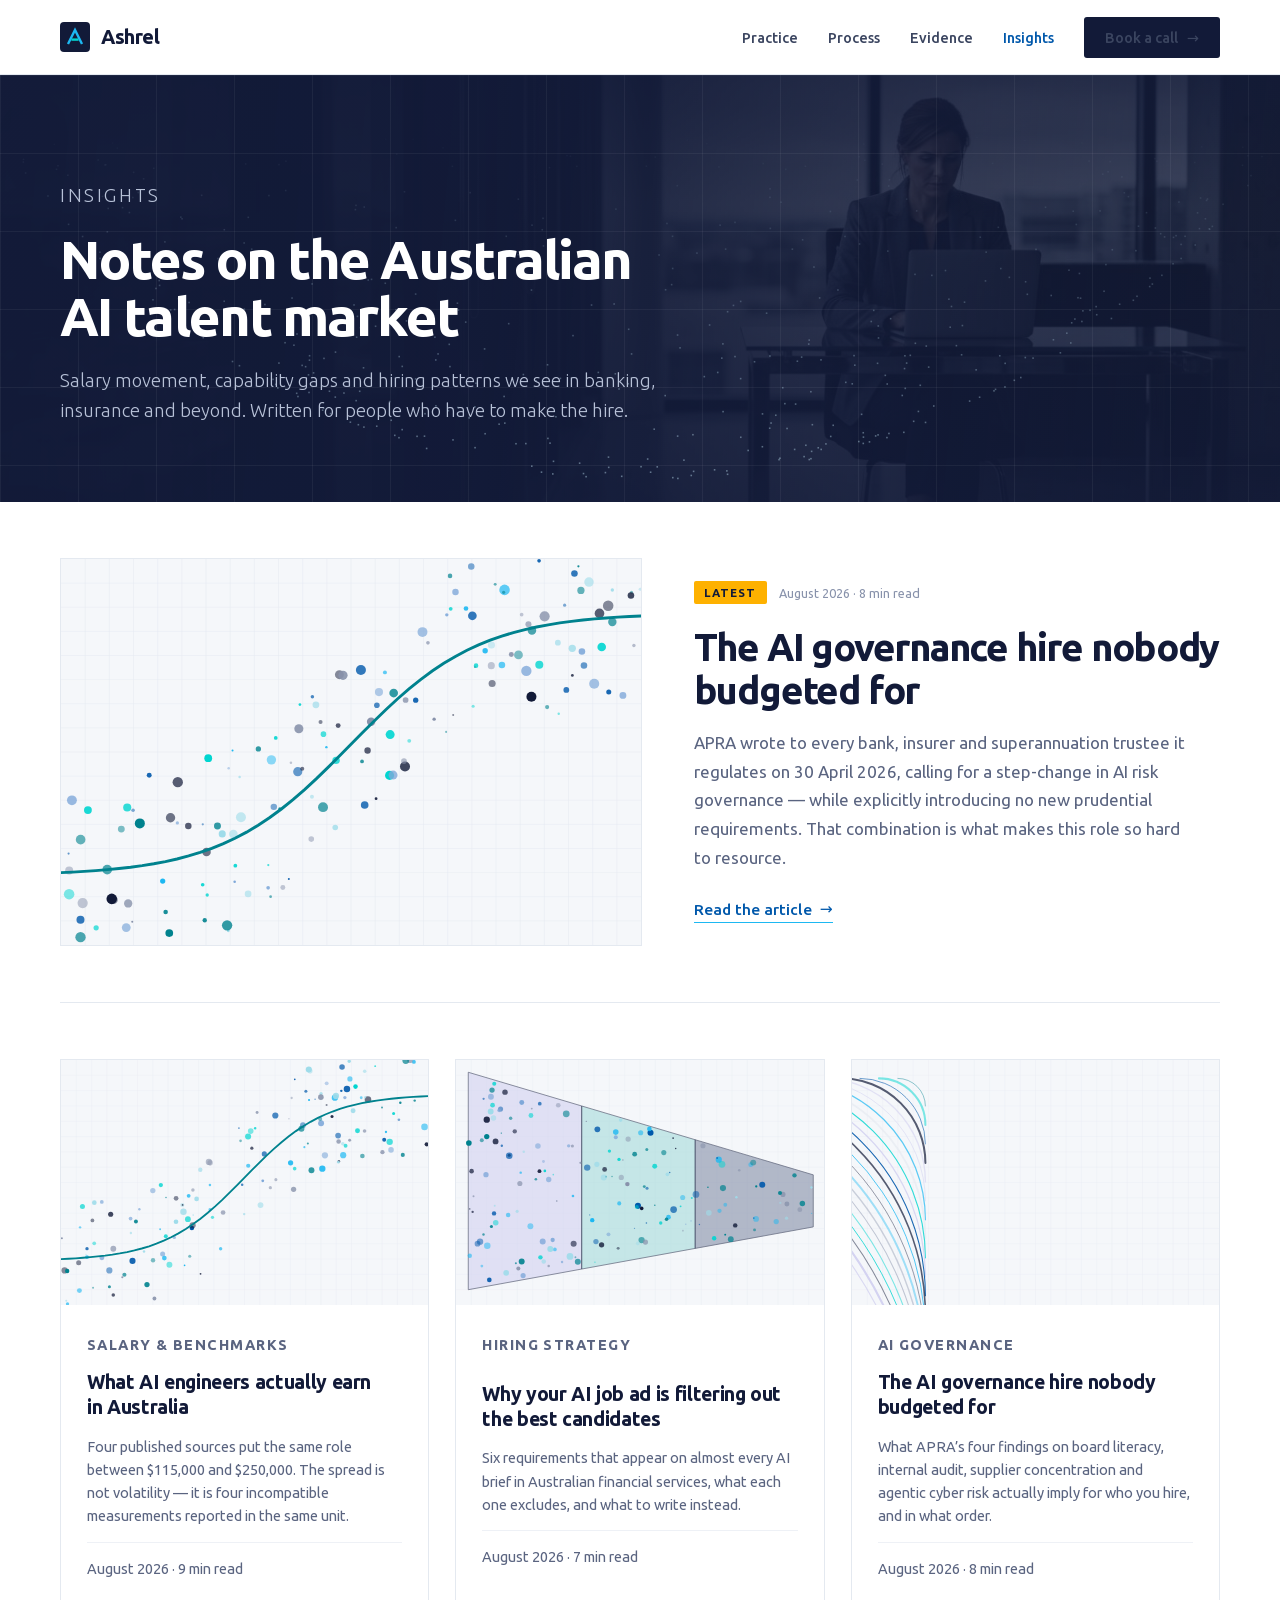
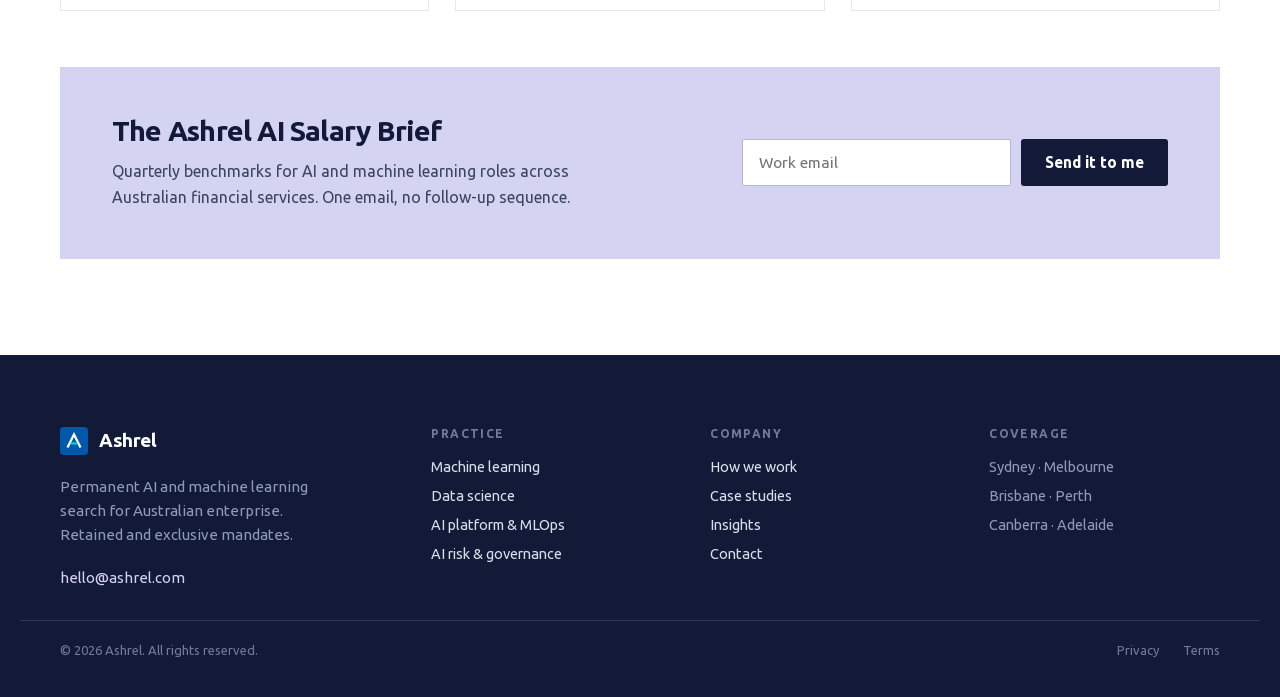
==== commit 7d959a3e: "Add ambient workplace photography to the photo band and insights hero Generated with Higgsfield (nan" ====
--- a/insights.html
+++ b/insights.html
@@ -56,6 +56,8 @@
 <main id="main">
 
   <section class="hero hero--compact">
+    <img class="hero-photo" src="/img/hero-people.jpg" alt="" width="1344" height="768">
+    <div class="hero-photo-scrim" aria-hidden="true"></div>
     <canvas class="hero-field" data-count="800" data-speed="0.4" data-color="#B7D8EA" aria-hidden="true"></canvas>
     <div class="hero-grid-overlay"></div>
     <div class="wrap">
--- a/css/site.css
+++ b/css/site.css
@@ -1995,3 +1995,51 @@
     padding: 32px 24px 34px;
   }
 }
+
+/* ---------- Ambient photography layers ----------
+   Both sit behind copy, so each pairs with a scrim that keeps the text side
+   dark. Photography is decorative: it carries no information and is marked
+   aria-hidden / alt="". */
+
+.hero-photo {
+  position: absolute;
+  inset: 0;
+  width: 100%;
+  height: 100%;
+  object-fit: cover;
+  object-position: 70% 40%;
+  opacity: .38;
+  pointer-events: none;
+}
+
+.hero-photo-scrim {
+  position: absolute;
+  inset: 0;
+  pointer-events: none;
+  background:
+    linear-gradient(95deg, rgba(18, 26, 56, .97) 0%, rgba(18, 26, 56, .9) 38%, rgba(18, 26, 56, .55) 70%, rgba(18, 26, 56, .35) 100%),
+    linear-gradient(to bottom, rgba(18, 26, 56, .5) 0%, transparent 30%, rgba(18, 26, 56, .6) 100%);
+}
+
+@media (max-width: 960px) {
+  .hero-photo {
+    opacity: .22;
+  }
+
+  .hero-photo-scrim {
+    background: linear-gradient(to bottom, rgba(18, 26, 56, .88), rgba(18, 26, 56, .94));
+  }
+}
+
+/* The band photograph is right-weighted, so a narrow viewport cropping from
+   the centre loses the subjects entirely. Pull the crop toward them. */
+
+.band > img {
+  object-position: 62% 50%;
+}
+
+@media (max-width: 960px) {
+  .band > img {
+    object-position: 80% 45%;
+  }
+}
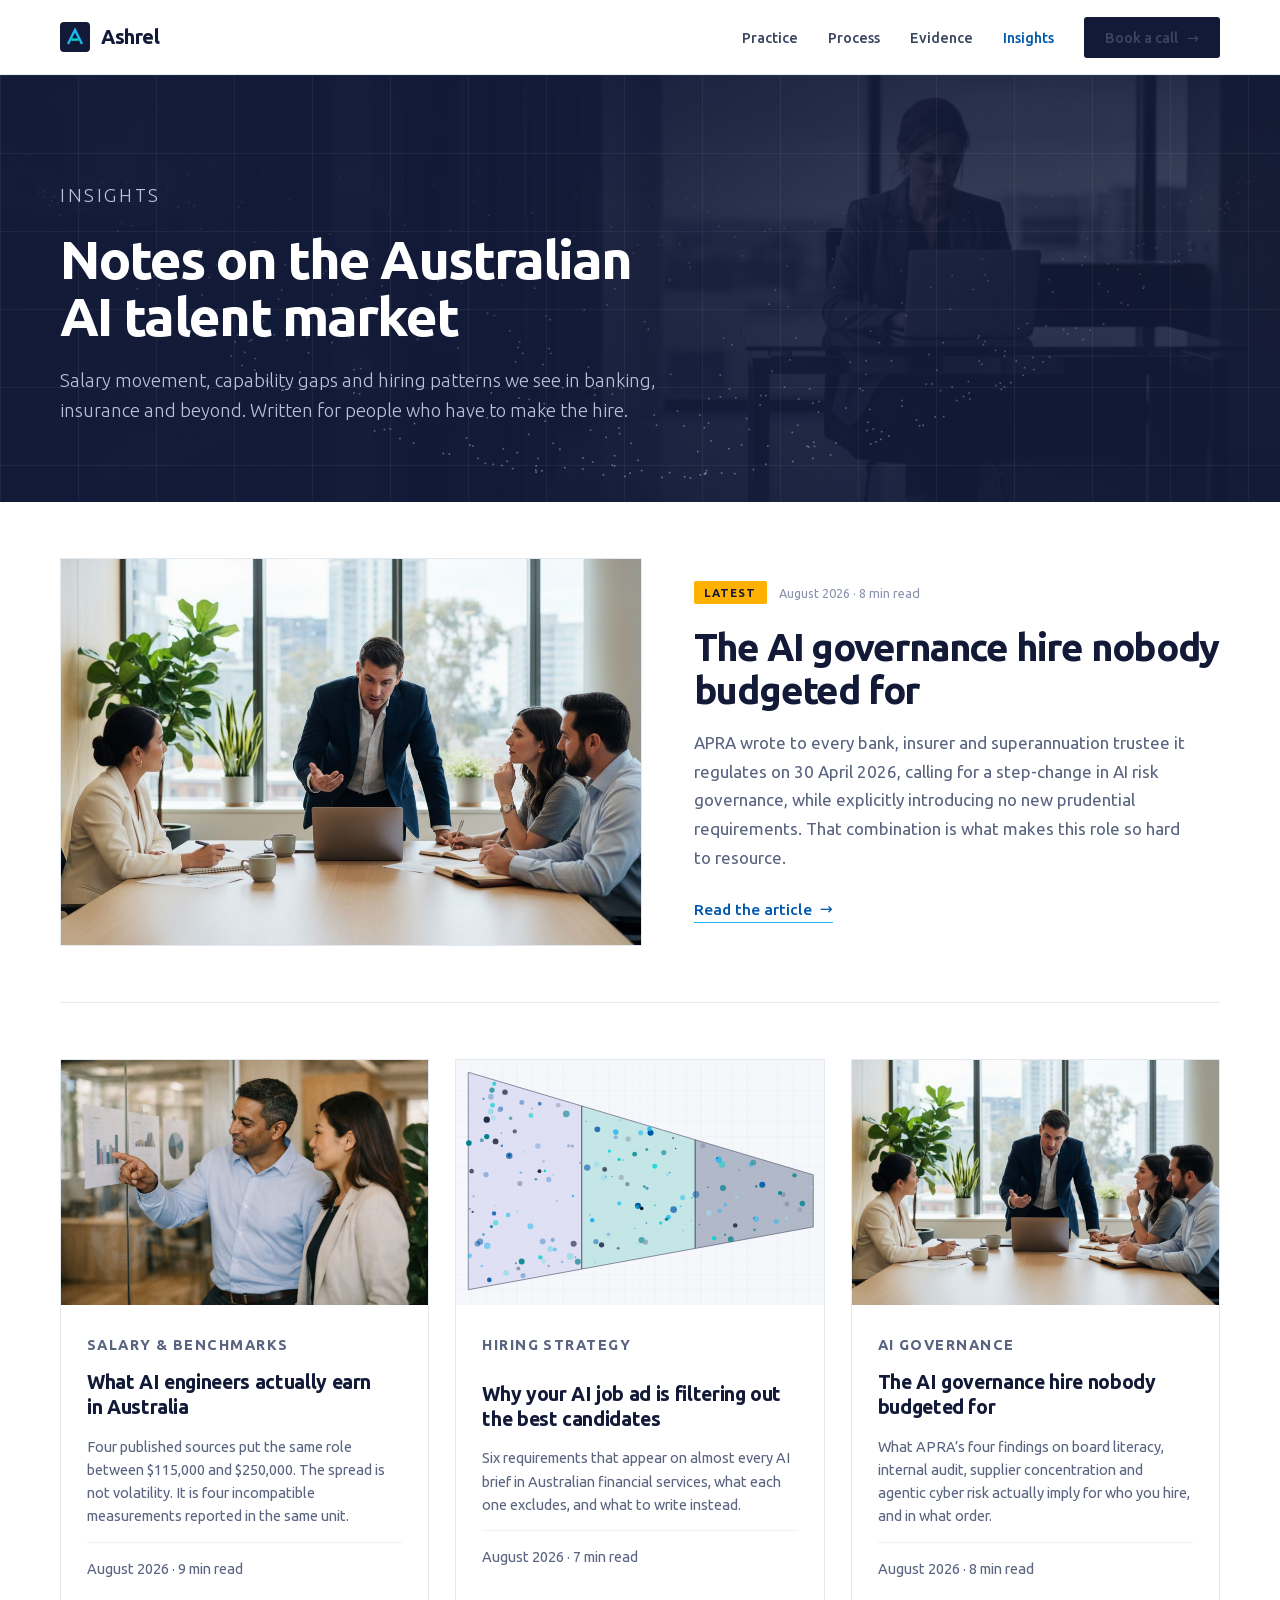
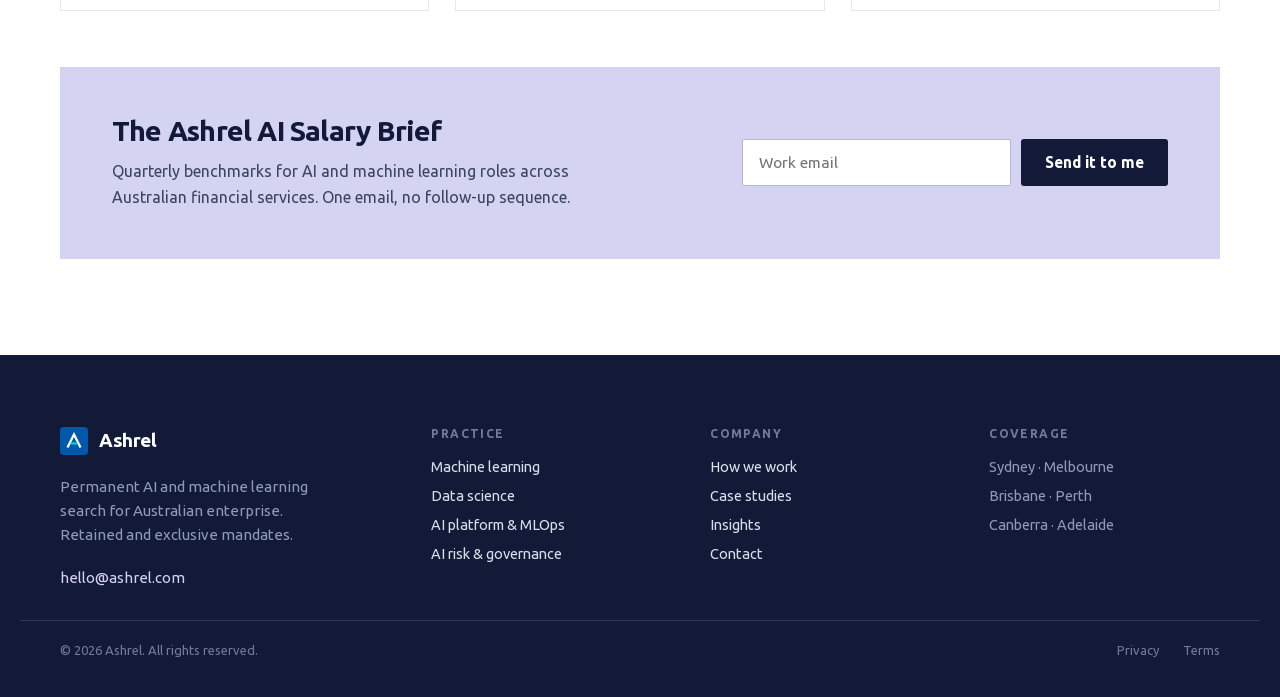
==== commit 38a733d5: "Add article photography, drop the one that read as AI, remove em-dashes Photography: - article-salar" ====
--- a/insights.html
+++ b/insights.html
@@ -3,7 +3,7 @@
 <head>
 <meta charset="utf-8">
 <meta name="viewport" content="width=device-width, initial-scale=1">
-<title>Insights — the Australian AI talent market | Ashrel</title>
+<title>Insights | the Australian AI talent market | Ashrel</title>
 <meta name="description" content="Salary movement, capability gaps and hiring patterns across Australian banking, insurance and superannuation, written for the people who have to make the hire.">
 <link rel="canonical" href="https://ashrel.com/insights.html">
 <meta name="theme-color" content="#121A38">
@@ -11,7 +11,7 @@
 <meta property="og:type" content="website">
 <meta property="og:site_name" content="Ashrel">
 <meta property="og:url" content="https://ashrel.com/insights.html">
-<meta property="og:title" content="Insights — the Australian AI talent market">
+<meta property="og:title" content="Insights | the Australian AI talent market">
 <meta property="og:description" content="Salary movement, capability gaps and hiring patterns in Australian financial services.">
 <meta property="og:image" content="https://ashrel.com/img/og.png">
 <meta name="twitter:card" content="summary_large_image">
@@ -71,7 +71,7 @@
 
     <article class="lead-article">
       <div class="lead-media">
-        <img src="/img/blog-hero.svg" alt="" width="1200" height="800">
+        <img src="/img/article-governance.jpg" alt="" width="1344" height="768">
       </div>
       <div>
         <div class="lead-flag">
@@ -79,18 +79,18 @@
           <span>August 2026 &middot; 8 min read</span>
         </div>
         <h2>The AI governance hire nobody budgeted for</h2>
-        <p>APRA wrote to every bank, insurer and superannuation trustee it regulates on 30 April 2026, calling for a step-change in AI risk governance &mdash; while explicitly introducing no new prudential requirements. That combination is what makes this role so hard to resource.</p>
+        <p>APRA wrote to every bank, insurer and superannuation trustee it regulates on 30 April 2026, calling for a step-change in AI risk governance, while explicitly introducing no new prudential requirements. That combination is what makes this role so hard to resource.</p>
         <a class="link-rule" href="/insights/apra-ai-governance-hire.html">Read the article <span aria-hidden="true">&rarr;</span></a>
       </div>
     </article>
 
     <div class="card-grid" id="post-grid" style="margin-top:56px">
       <a class="card" href="/insights/ai-salary-benchmarks-australia.html">
-        <div class="card-media"><img src="/img/feat-1.svg" alt="" width="1200" height="800" loading="lazy"></div>
+        <div class="card-media"><img src="/img/article-salary.jpg" alt="" width="1344" height="768" loading="lazy"></div>
         <div class="card-body">
           <p class="card-tag">Salary &amp; benchmarks</p>
           <h3>What AI engineers actually earn in Australia</h3>
-          <p>Four published sources put the same role between $115,000 and $250,000. The spread is not volatility &mdash; it is four incompatible measurements reported in the same unit.</p>
+          <p>Four published sources put the same role between $115,000 and $250,000. The spread is not volatility. It is four incompatible measurements reported in the same unit.</p>
           <p class="card-meta card-meta--ruled">August 2026 &middot; 9 min read</p>
         </div>
       </a>
@@ -106,7 +106,7 @@
       </a>
 
       <a class="card" href="/insights/apra-ai-governance-hire.html">
-        <div class="card-media"><img src="/img/feat-2.svg" alt="" width="1200" height="800" loading="lazy"></div>
+        <div class="card-media"><img src="/img/article-governance.jpg" alt="" width="1344" height="768" loading="lazy"></div>
         <div class="card-body">
           <p class="card-tag">AI governance</p>
           <h3>The AI governance hire nobody budgeted for</h3>
--- a/css/site.css
+++ b/css/site.css
@@ -2043,3 +2043,41 @@
     object-position: 80% 45%;
   }
 }
+
+/* Article lead image — sits above the body copy, never behind it, so no
+   scrim is needed and the composition carries no text-legibility constraint. */
+
+.article-lead {
+  margin: 0;
+  max-width: 74ch;
+  padding-top: 56px;
+}
+
+.article-lead img {
+  display: block;
+  width: 100%;
+  aspect-ratio: 16 / 9;
+  object-fit: cover;
+  background: var(--paper);
+}
+
+.article-lead figcaption {
+  margin-top: 12px;
+  font-size: 12.5px;
+  color: var(--mist);
+  line-height: 1.5;
+}
+
+.article-lead + .article-body {
+  padding-top: 44px;
+}
+
+@media (max-width: 620px) {
+  .article-lead {
+    padding-top: 36px;
+  }
+
+  .article-lead + .article-body {
+    padding-top: 32px;
+  }
+}
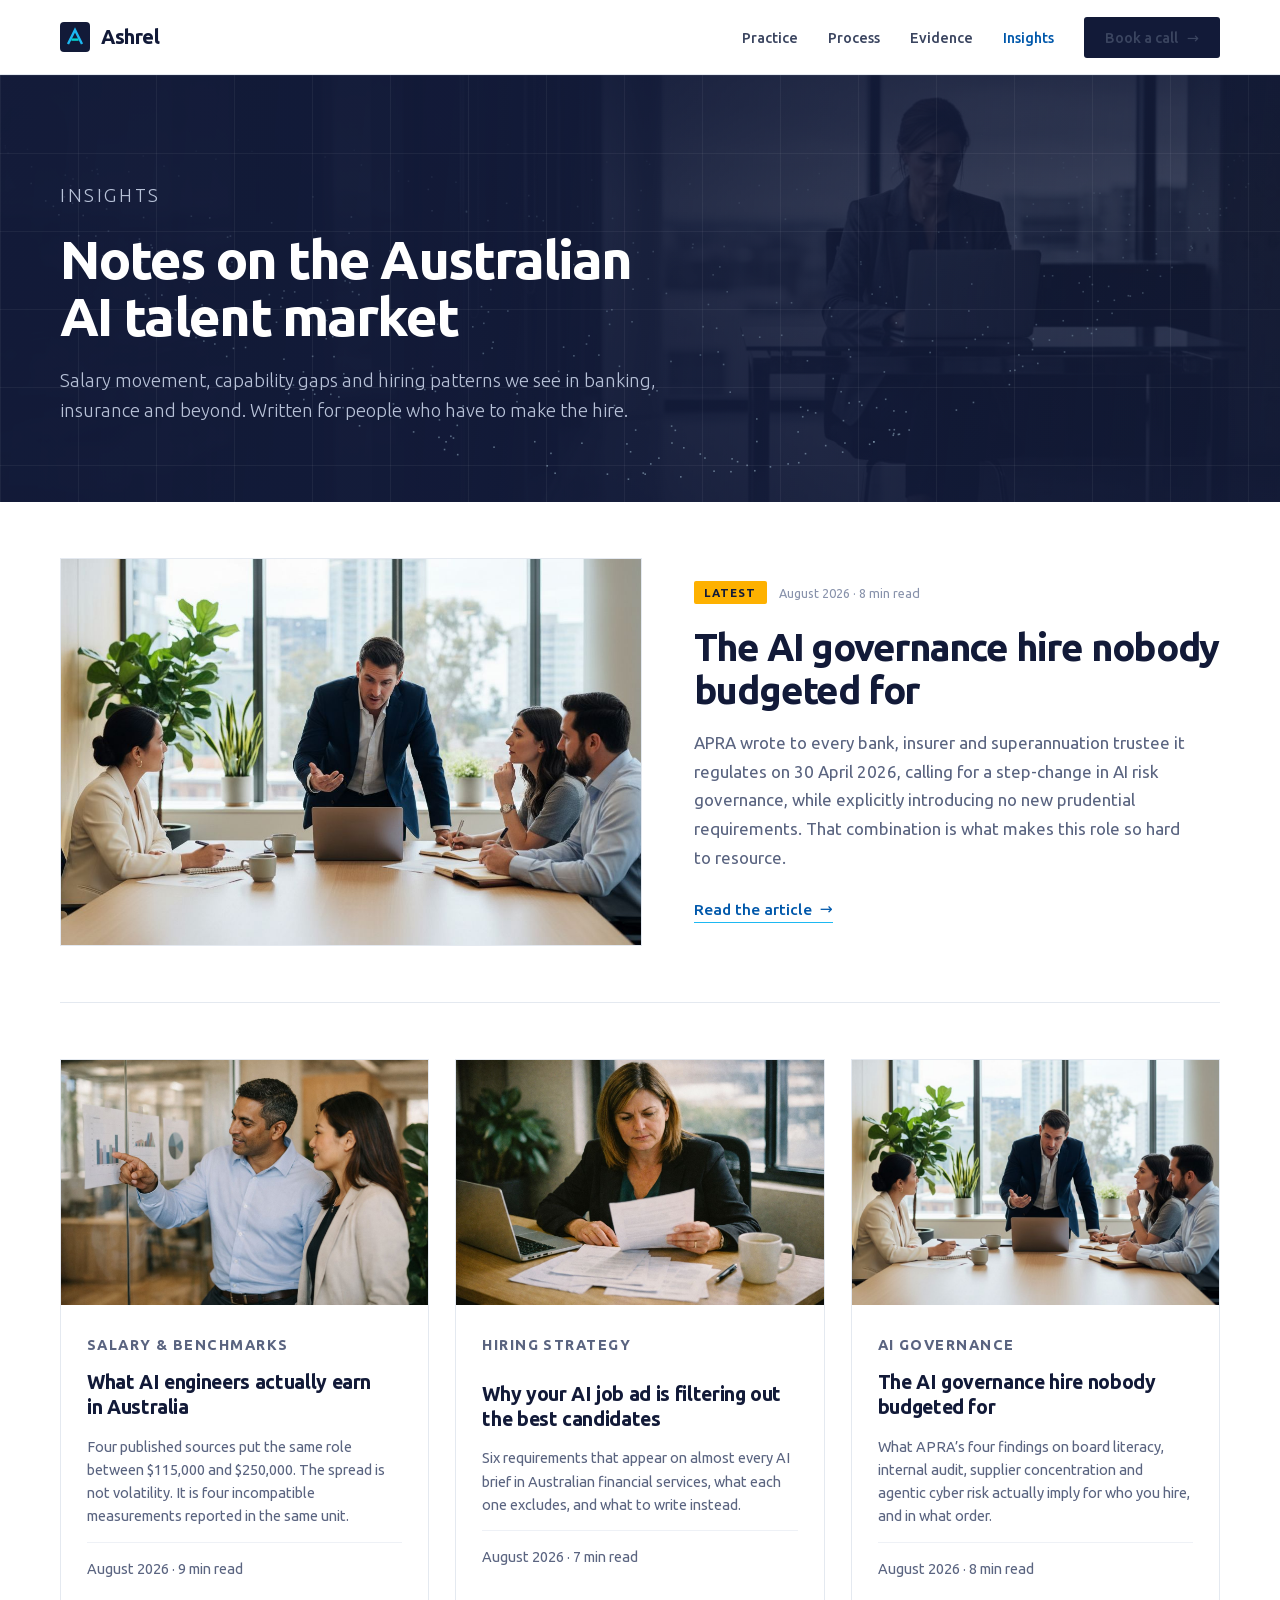
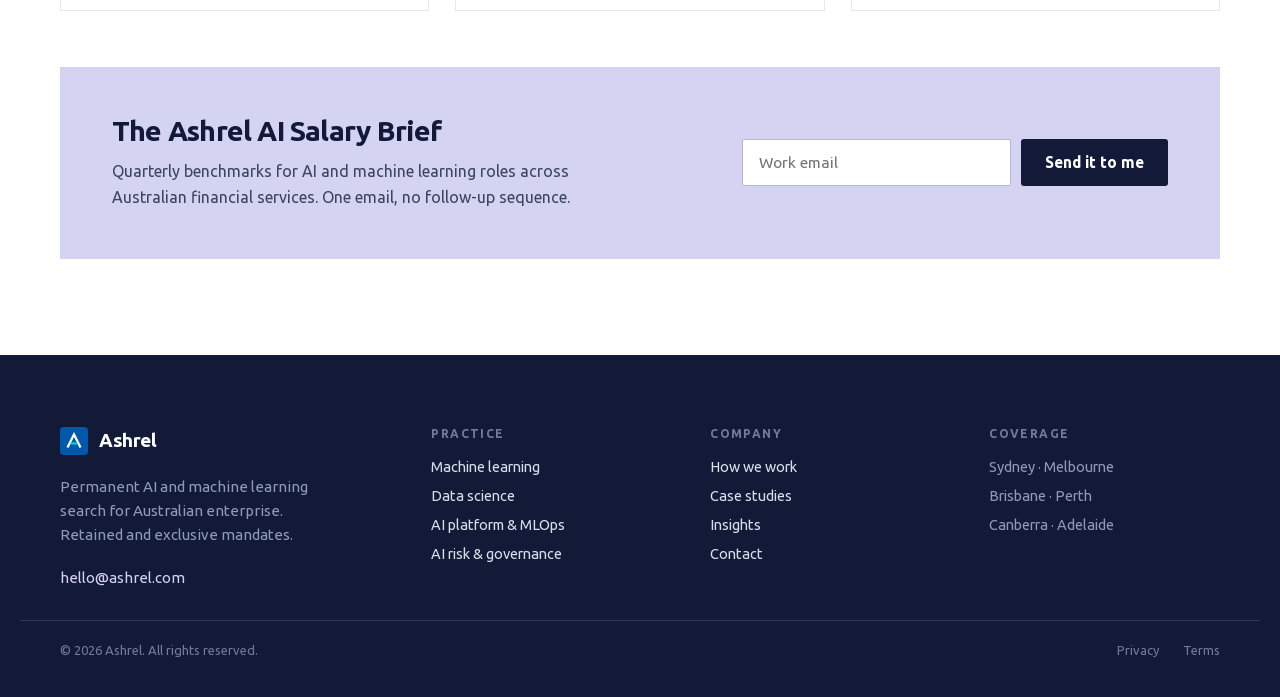
==== commit 73b6bfcb: "Fix mismatched Evidence imagery, add a real photo to the hiring article Evidence section: removed th" ====
--- a/insights.html
+++ b/insights.html
@@ -96,7 +96,7 @@
       </a>
 
       <a class="card" href="/insights/ai-job-ad-filters.html">
-        <div class="card-media"><img src="/img/feat-3.svg" alt="" width="1200" height="800" loading="lazy"></div>
+        <div class="card-media"><img src="/img/article-hiring.jpg" alt="" width="1400" height="933" loading="lazy"></div>
         <div class="card-body">
           <p class="card-tag">Hiring strategy</p>
           <h3>Why your AI job ad is filtering out the best candidates</h3>
--- a/css/site.css
+++ b/css/site.css
@@ -749,6 +749,12 @@
   background: #fff;
   color: var(--ink);
   height: 100%;
+}
+
+/* Text-only cards (no card-media) get a top accent instead, so the card
+   doesn't read as a broken image placeholder. */
+.card:not(:has(.card-media)) .card-body {
+  border-top: 3px solid var(--navy);
 }
 
 a.card:hover {
@@ -2081,3 +2087,91 @@
     padding-top: 32px;
   }
 }
+
+/* ---------- Full-bleed hero (home) ----------
+   The engagement panel used to sit beside the headline, which left no room
+   for a photograph. It now runs as a strip directly beneath this hero. */
+
+.hero--full {
+  position: relative;
+  background: var(--navy);
+  color: #fff;
+  overflow: hidden;
+}
+
+.hero--full > img {
+  position: absolute;
+  inset: 0;
+  width: 100%;
+  height: 100%;
+  object-fit: cover;
+  object-position: center 42%;
+}
+
+.hero--full .hero-scrim {
+  position: absolute;
+  inset: 0;
+  pointer-events: none;
+  background:
+    linear-gradient(96deg, rgba(18, 26, 56, .95) 0%, rgba(18, 26, 56, .88) 32%, rgba(18, 26, 56, .5) 58%, rgba(18, 26, 56, .14) 100%),
+    linear-gradient(to bottom, rgba(18, 26, 56, .55) 0%, transparent 26%, rgba(18, 26, 56, .45) 100%);
+}
+
+.hero--full .wrap {
+  position: relative;
+  padding-top: 112px;
+  padding-bottom: 112px;
+}
+
+.hero--full h1 {
+  max-width: 15ch;
+  margin: 26px 0 0;
+  font-size: 58px;
+  line-height: 1.04;
+  letter-spacing: -.035em;
+  font-weight: 700;
+}
+
+.hero--full .hero-sub {
+  margin: 24px 0 0;
+  font-size: 19px;
+  line-height: 1.6;
+  color: var(--on-navy-4);
+  font-weight: 300;
+  max-width: 46ch;
+}
+
+
+
+
+
+
+
+
+
+@media (max-width: 960px) {
+  .hero--full h1 {
+    font-size: 38px;
+    max-width: none;
+  }
+
+  .hero--full .wrap {
+    padding-top: 72px;
+    padding-bottom: 72px;
+  }
+
+  .hero--full > img {
+    object-position: 76% 40%;
+  }
+
+  .hero--full .hero-scrim {
+    background: linear-gradient(to bottom, rgba(18, 26, 56, .82) 0%, rgba(18, 26, 56, .9) 100%);
+  }
+
+}
+
+@media (max-width: 620px) {
+  .hero--full h1 {
+    font-size: 32px;
+  }
+}
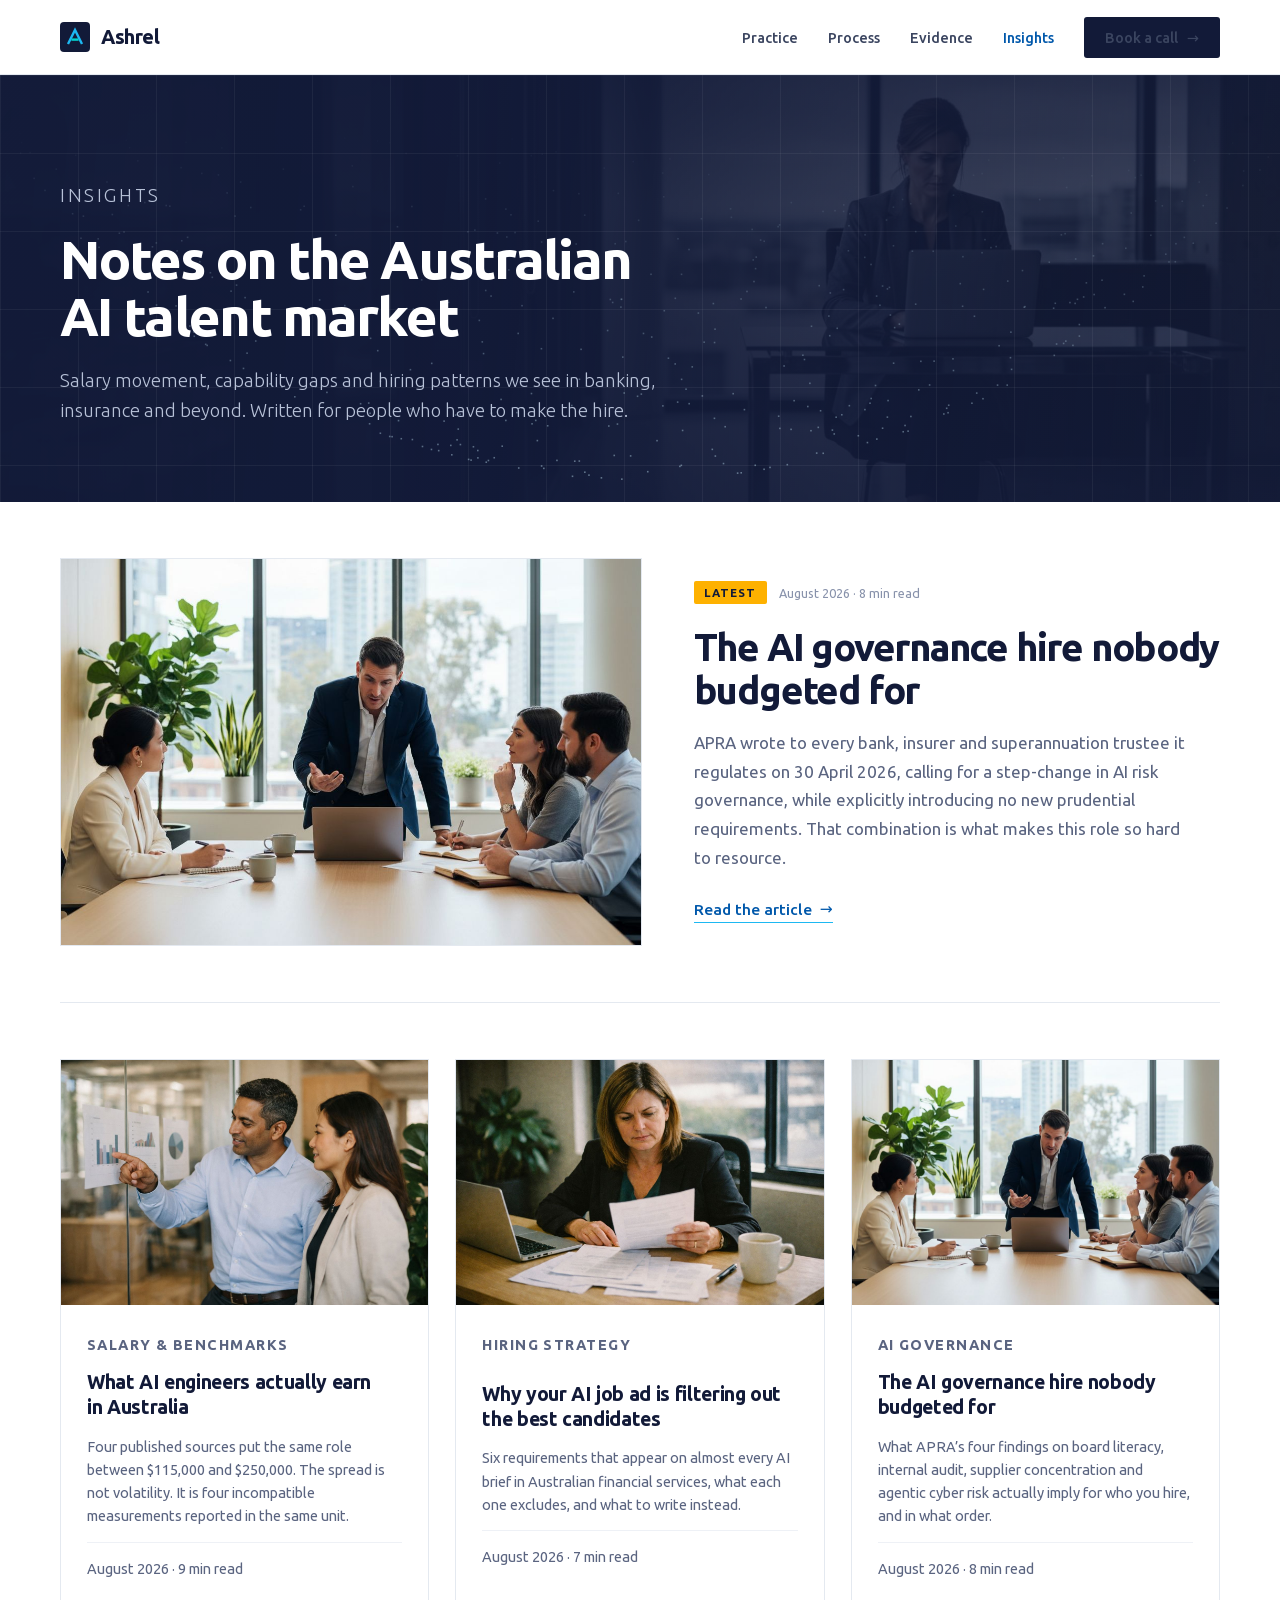
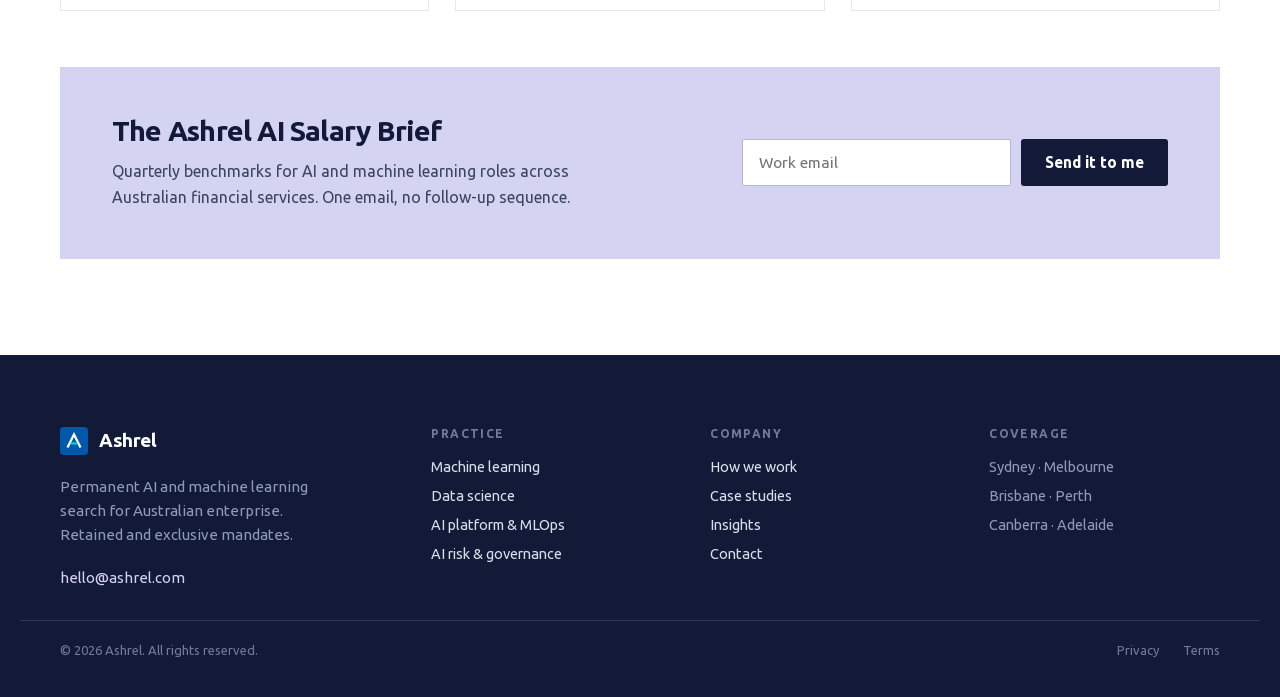
==== commit 3a2ee705: "Connect the brief form and salary-brief signup to Formspree Both forms now post to https://formspree" ====
--- a/insights.html
+++ b/insights.html
@@ -123,8 +123,8 @@
       </div>
       <form id="signup-form"
             method="POST"
-            action="REPLACE_WITH_FORMSPREE_ENDPOINT"
-            data-endpoint="REPLACE_WITH_FORMSPREE_ENDPOINT"
+            action="https://formspree.io/f/xqpzvydr"
+            data-endpoint="https://formspree.io/f/xqpzvydr"
             data-fallback-email="hello@ashrel.com">
         <label class="visually-hidden" for="signup-email">Work email</label>
         <input id="signup-email" type="email" name="Email" placeholder="Work email" required>
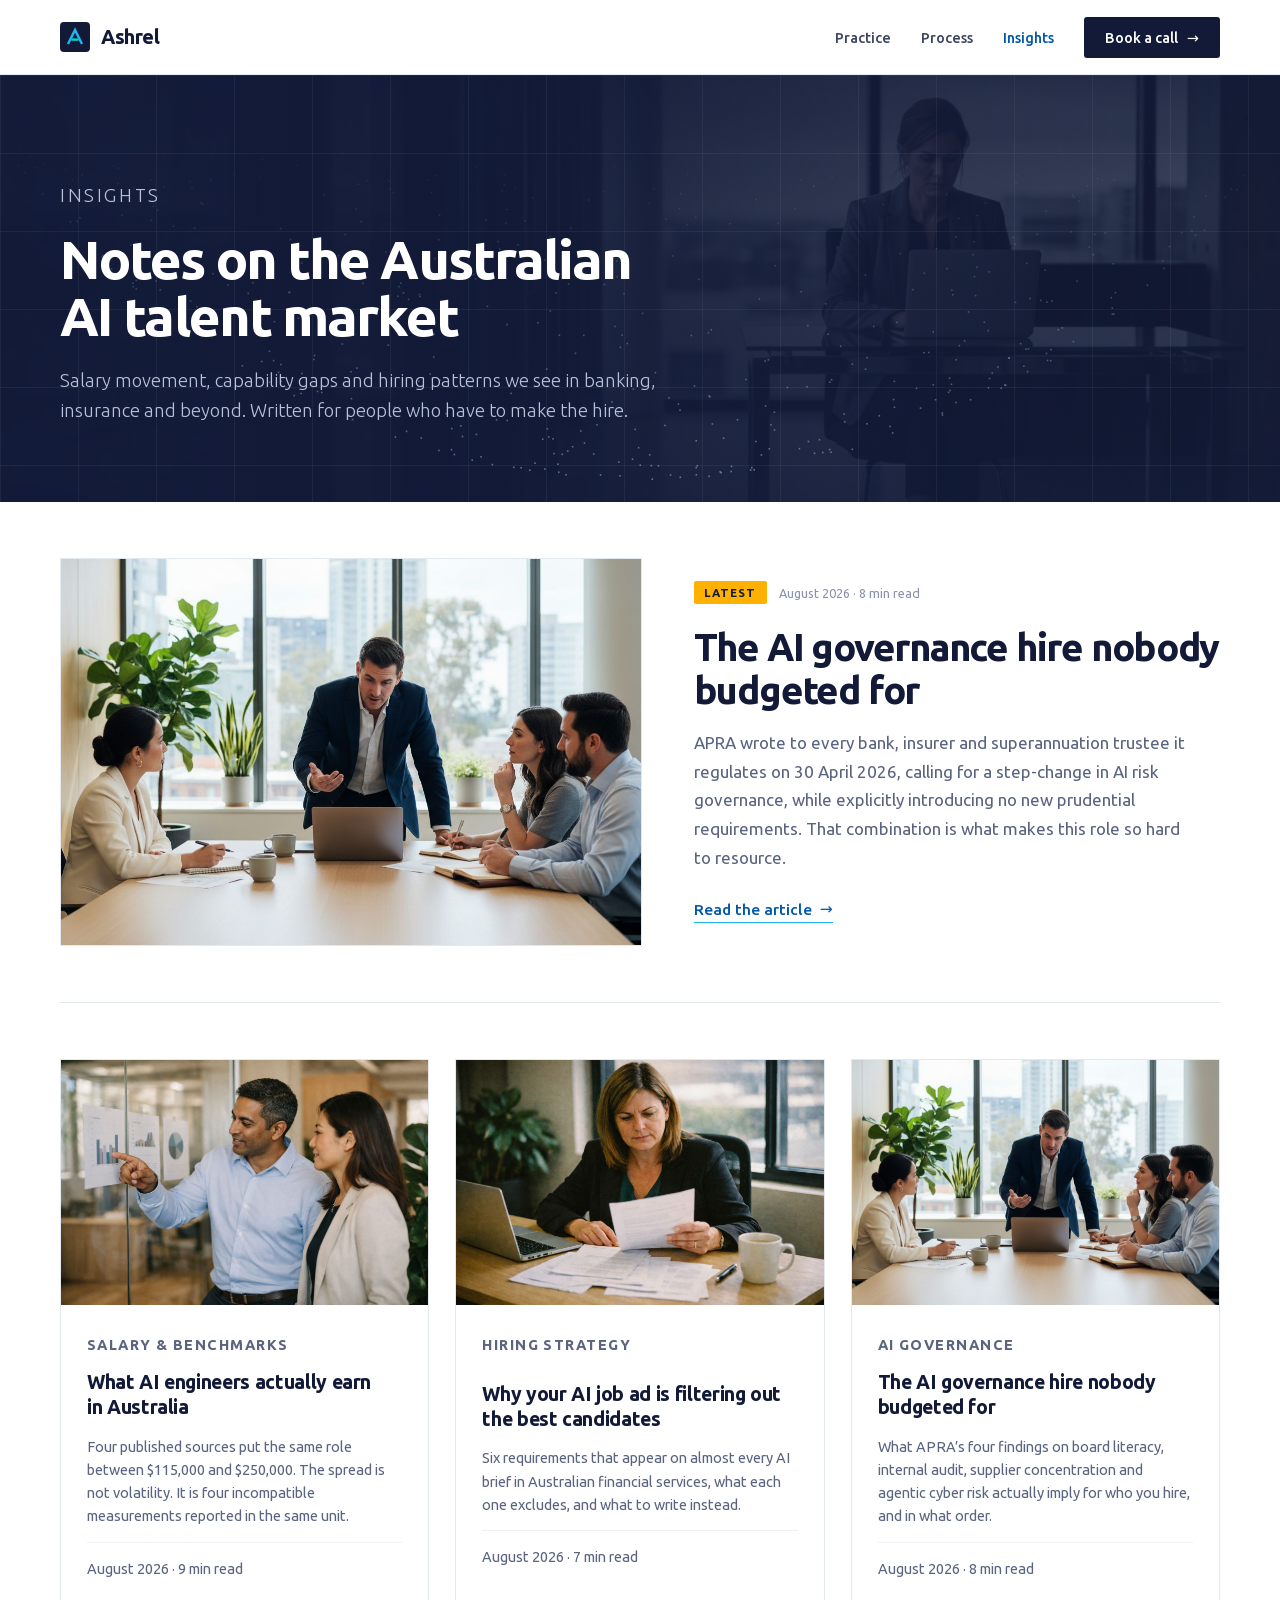
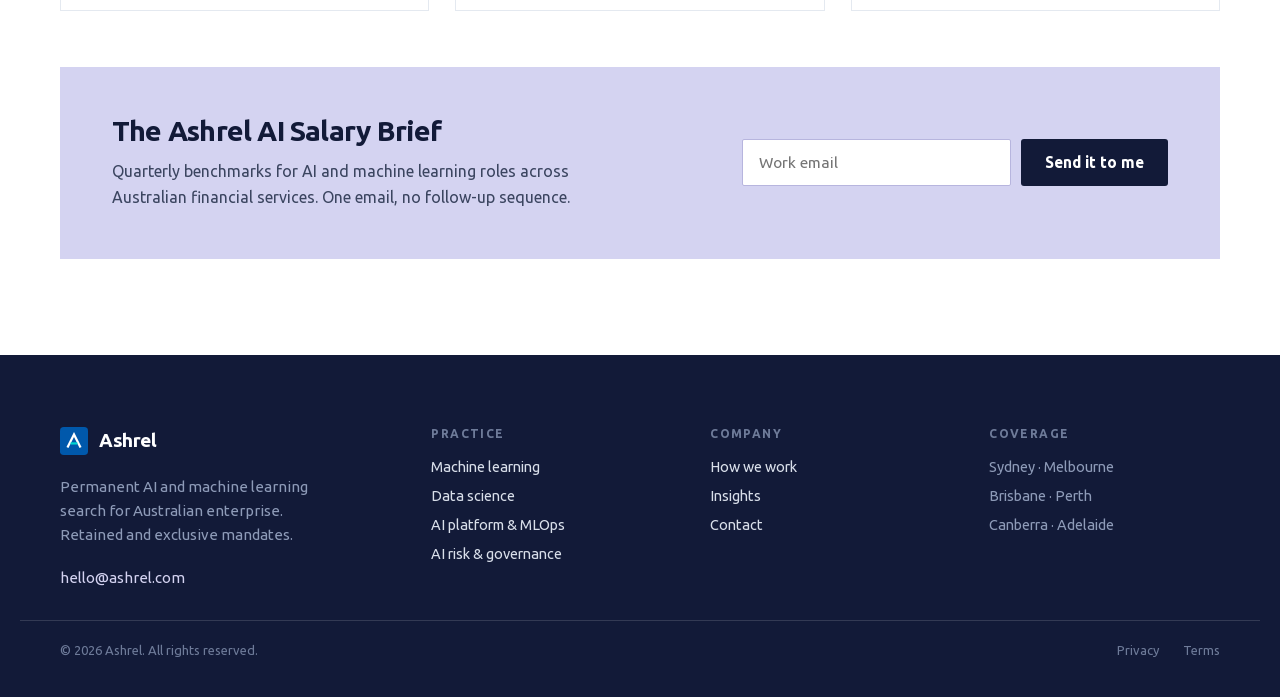
==== commit ca6c308f: "Remove Evidence section entirely, drop section numbering Evidence section removed completely (not ju" ====
--- a/insights.html
+++ b/insights.html
@@ -46,7 +46,6 @@
     <nav class="nav" id="primary-nav">
       <a href="/#practice">Practice</a>
       <a href="/#process">Process</a>
-      <a href="/#evidence">Evidence</a>
       <a href="/insights.html" aria-current="page">Insights</a>
       <a class="btn btn--nav" href="/#brief">Book a call <span aria-hidden="true">&rarr;</span></a>
     </nav>
@@ -166,7 +165,6 @@
       <h2>Company</h2>
       <ul>
         <li><a href="/#process">How we work</a></li>
-        <li><a href="/#evidence">Case studies</a></li>
         <li><a href="/insights.html">Insights</a></li>
         <li><a href="/#brief">Contact</a></li>
       </ul>
--- a/css/site.css
+++ b/css/site.css
@@ -312,7 +312,7 @@
   color: #fff;
 }
 
-.btn--nav {
+.nav a.btn--nav {
   padding: 11px 20px;
   font-size: 14.5px;
   font-weight: 500;
@@ -320,7 +320,7 @@
   color: #fff;
 }
 
-.btn--nav:hover {
+.nav a.btn--nav:hover {
   background: var(--blue);
   color: #fff;
 }
@@ -848,7 +848,7 @@
 
 .band {
   position: relative;
-  height: 540px;
+  min-height: 540px;
   margin-top: 104px;
   background: var(--navy);
   overflow: hidden;
@@ -869,10 +869,11 @@
 }
 
 .band-inner {
-  position: absolute;
-  inset: 0;
+  position: relative;
   display: flex;
   align-items: center;
+  min-height: 540px;
+  padding: 88px 0;
 }
 
 .band-copy {
@@ -1570,14 +1571,9 @@
     padding: 48px 28px;
   }
 
-  .band {
-    height: auto;
+  .band-inner {
     min-height: 460px;
-  }
-
-  .band-inner {
-    position: relative;
-    padding: 72px 0;
+    padding: 64px 0;
   }
 
   .band-copy {
@@ -2062,6 +2058,7 @@
 .article-lead img {
   display: block;
   width: 100%;
+  height: auto;
   aspect-ratio: 16 / 9;
   object-fit: cover;
   background: var(--paper);
@@ -2141,6 +2138,16 @@
   max-width: 46ch;
 }
 
+.hero--full .hero-facts {
+  margin: 18px 0 0;
+  font-size: 14px;
+  line-height: 1.5;
+  color: var(--on-navy-5);
+  font-weight: 500;
+  letter-spacing: .01em;
+  max-width: 46ch;
+}
+
 
 
 
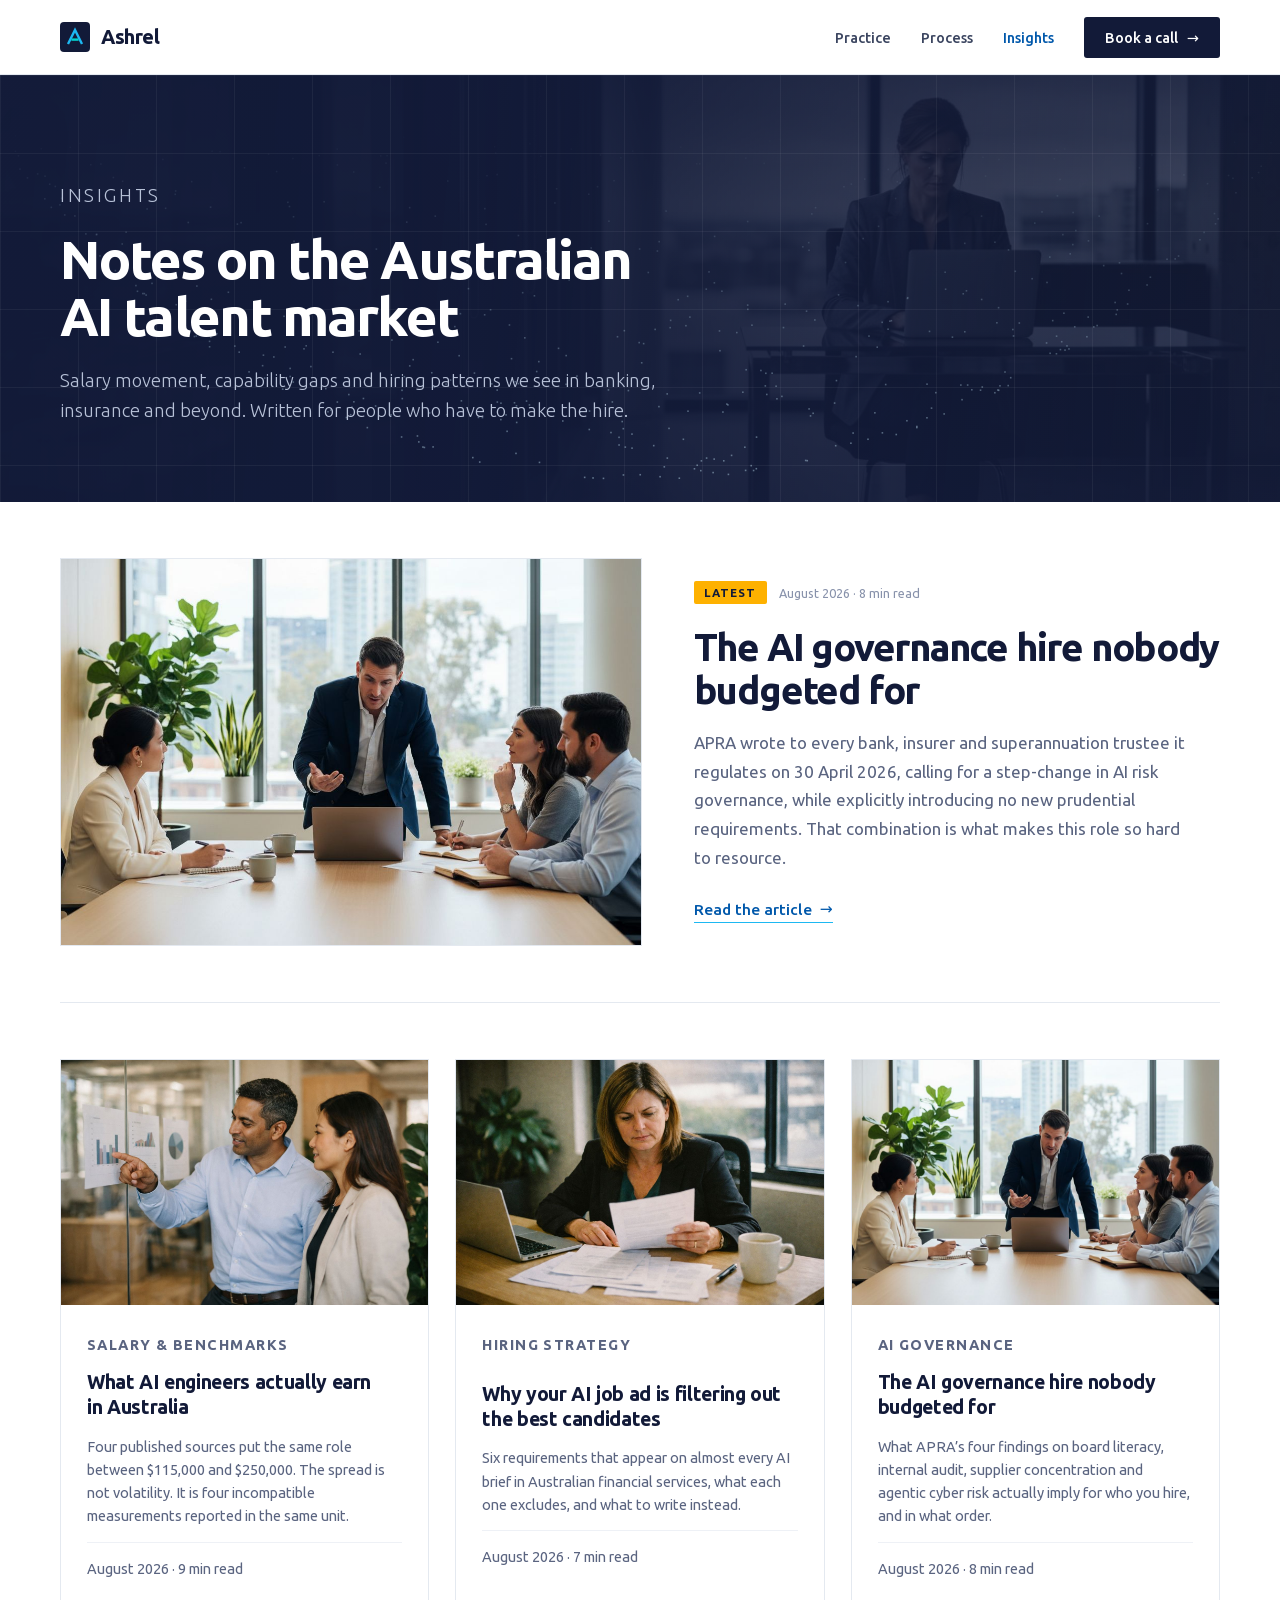
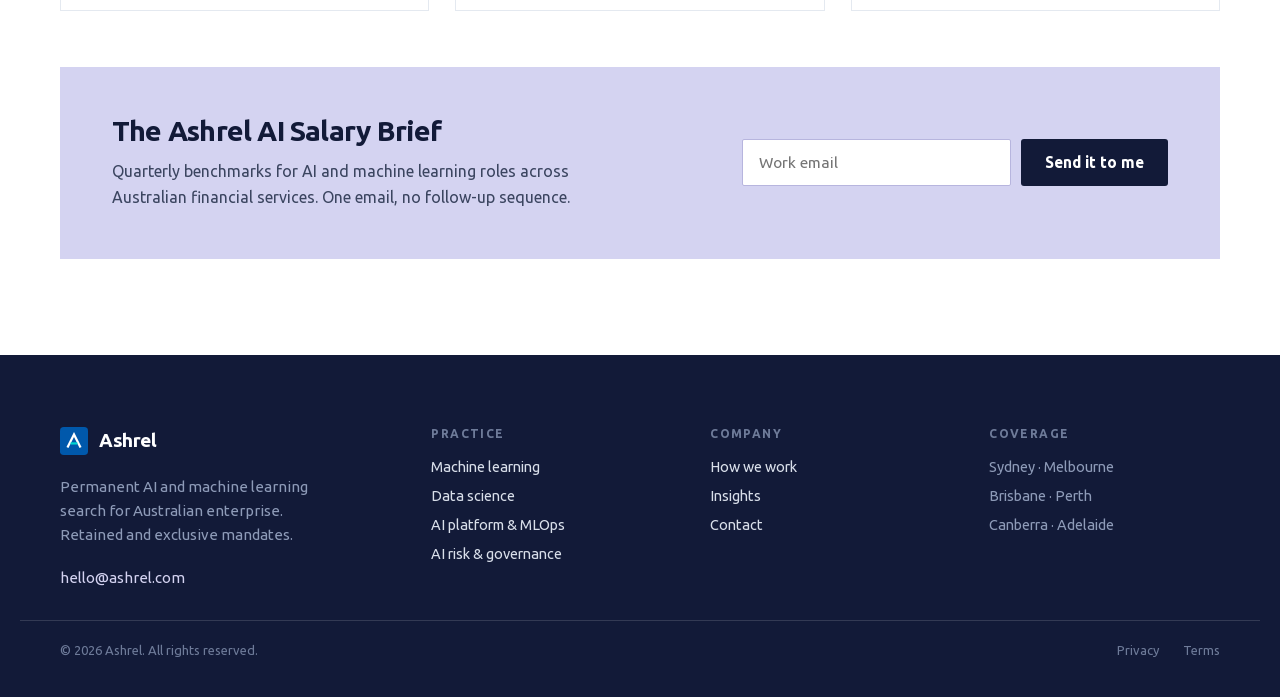
==== commit e04fc1e9: "Add scroll reveals and mobile horizontal scrollers Motion, modelled on the rafaelkurosawa.com refere" ====
--- a/insights.html
+++ b/insights.html
@@ -83,7 +83,7 @@
       </div>
     </article>
 
-    <div class="card-grid" id="post-grid" style="margin-top:56px">
+    <div class="card-grid h-scroll" id="post-grid" style="margin-top:56px">
       <a class="card" href="/insights/ai-salary-benchmarks-australia.html">
         <div class="card-media"><img src="/img/article-salary.jpg" alt="" width="1344" height="768" loading="lazy"></div>
         <div class="card-body">
--- a/css/site.css
+++ b/css/site.css
@@ -1562,6 +1562,22 @@
     grid-template-columns: repeat(2, 1fr);
   }
 
+  /* These became words rather than figures, so 40px no longer fits two
+     columns: "AU only" and "Specialist" were wrapping to a second line and
+     leaving the row uneven. */
+  .metric {
+    padding: 26px 20px;
+  }
+
+  .metric b {
+    font-size: 29px;
+  }
+
+  .metric span {
+    font-size: 12.5px;
+    margin-top: 6px;
+  }
+
   .card-grid,
   .quote-grid {
     grid-template-columns: 1fr;
@@ -2182,3 +2198,146 @@
     font-size: 32px;
   }
 }
+
+/* ---------- Scroll motion ----------
+   Word-mask heading reveals and staggered fade-ups. Everything here is gated
+   behind .motion, which is set by an inline script in <head>. Without JS the
+   class never lands, so content renders normally rather than staying hidden. */
+
+.motion .rv {
+  display: inline-block;
+  overflow: hidden;
+  vertical-align: top;
+  /* Let descenders clear the mask without affecting layout. */
+  padding-bottom: .14em;
+  margin-bottom: -.14em;
+}
+
+.motion .rv > span {
+  display: inline-block;
+  transform: translateY(115%);
+  transition: transform .85s cubic-bezier(.16, 1, .3, 1);
+  will-change: transform;
+}
+
+.motion .is-revealed .rv > span,
+.motion .rv.is-revealed > span {
+  transform: translateY(0);
+}
+
+.motion .fade-up {
+  opacity: 0;
+  transform: translateY(22px);
+  transition: opacity .7s ease, transform .7s cubic-bezier(.16, 1, .3, 1);
+}
+
+.motion .fade-up.is-in {
+  opacity: 1;
+  transform: none;
+}
+
+@media (prefers-reduced-motion: reduce) {
+  .motion .rv > span,
+  .motion .fade-up {
+    transform: none !important;
+    opacity: 1 !important;
+    transition: none !important;
+  }
+}
+
+/* ---------- Mobile tap targets ----------
+   Audit at 375px found 15 controls under the 44px minimum, including the
+   menu button and every footer link. Padding is added rather than font-size
+   so nothing visually changes weight; list gaps are removed to absorb the
+   extra height. */
+
+@media (max-width: 960px) {
+  .nav-toggle {
+    padding: 13px 14px;
+  }
+
+  .footer-col ul {
+    gap: 0;
+  }
+
+  .footer-col a,
+  .footer-col li > span {
+    display: inline-block;
+    padding: 14px 0;
+  }
+
+  .footer-brand .email {
+    display: inline-block;
+    padding: 13px 0;
+  }
+
+  .footer-bar a {
+    display: inline-block;
+    padding: 14px 0;
+  }
+
+  .link-rule {
+    min-height: 44px;
+    padding-top: 10px;
+    padding-bottom: 12px;
+  }
+
+  .contact-row dd a {
+    display: inline-block;
+    padding: 13px 0;
+  }
+
+  .brand {
+    padding: 7px 0;
+  }
+}
+
+/* ---------- Mobile horizontal scrollers ----------
+   Stacked vertically, the practice grid alone runs over 2,000px on a phone.
+   Below 700px these three grids become swipeable rows: full-bleed, snapping,
+   with the next card peeking so the affordance is obvious without a hint.
+   Desktop layout is untouched. */
+
+@media (max-width: 700px) {
+  .h-scroll {
+    display: flex;
+    flex-wrap: nowrap;
+    gap: 14px;
+    overflow-x: auto;
+    overscroll-behavior-x: contain;
+    scroll-snap-type: x mandatory;
+    -webkit-overflow-scrolling: touch;
+    scrollbar-width: none;
+    /* Break out of the wrap gutter so the row runs edge to edge. */
+    margin-left: calc(var(--gutter) * -1);
+    margin-right: calc(var(--gutter) * -1);
+    padding: 2px var(--gutter) 20px;
+    scroll-padding-left: var(--gutter);
+  }
+
+  .h-scroll::-webkit-scrollbar {
+    display: none;
+  }
+
+  .h-scroll > * {
+    flex: 0 0 78%;
+    scroll-snap-align: start;
+    height: auto;
+  }
+
+  /* The practice grid draws its hairlines with a background and 1px gaps,
+     which only works as a grid. Give each cell its own border instead. */
+  .practice-grid.h-scroll {
+    background: transparent;
+    border: 0;
+  }
+
+  .practice-grid.h-scroll .practice-cell {
+    border: 1px solid var(--line);
+  }
+
+  .h-scroll:focus-visible {
+    outline: 3px solid var(--cyan);
+    outline-offset: -3px;
+  }
+}
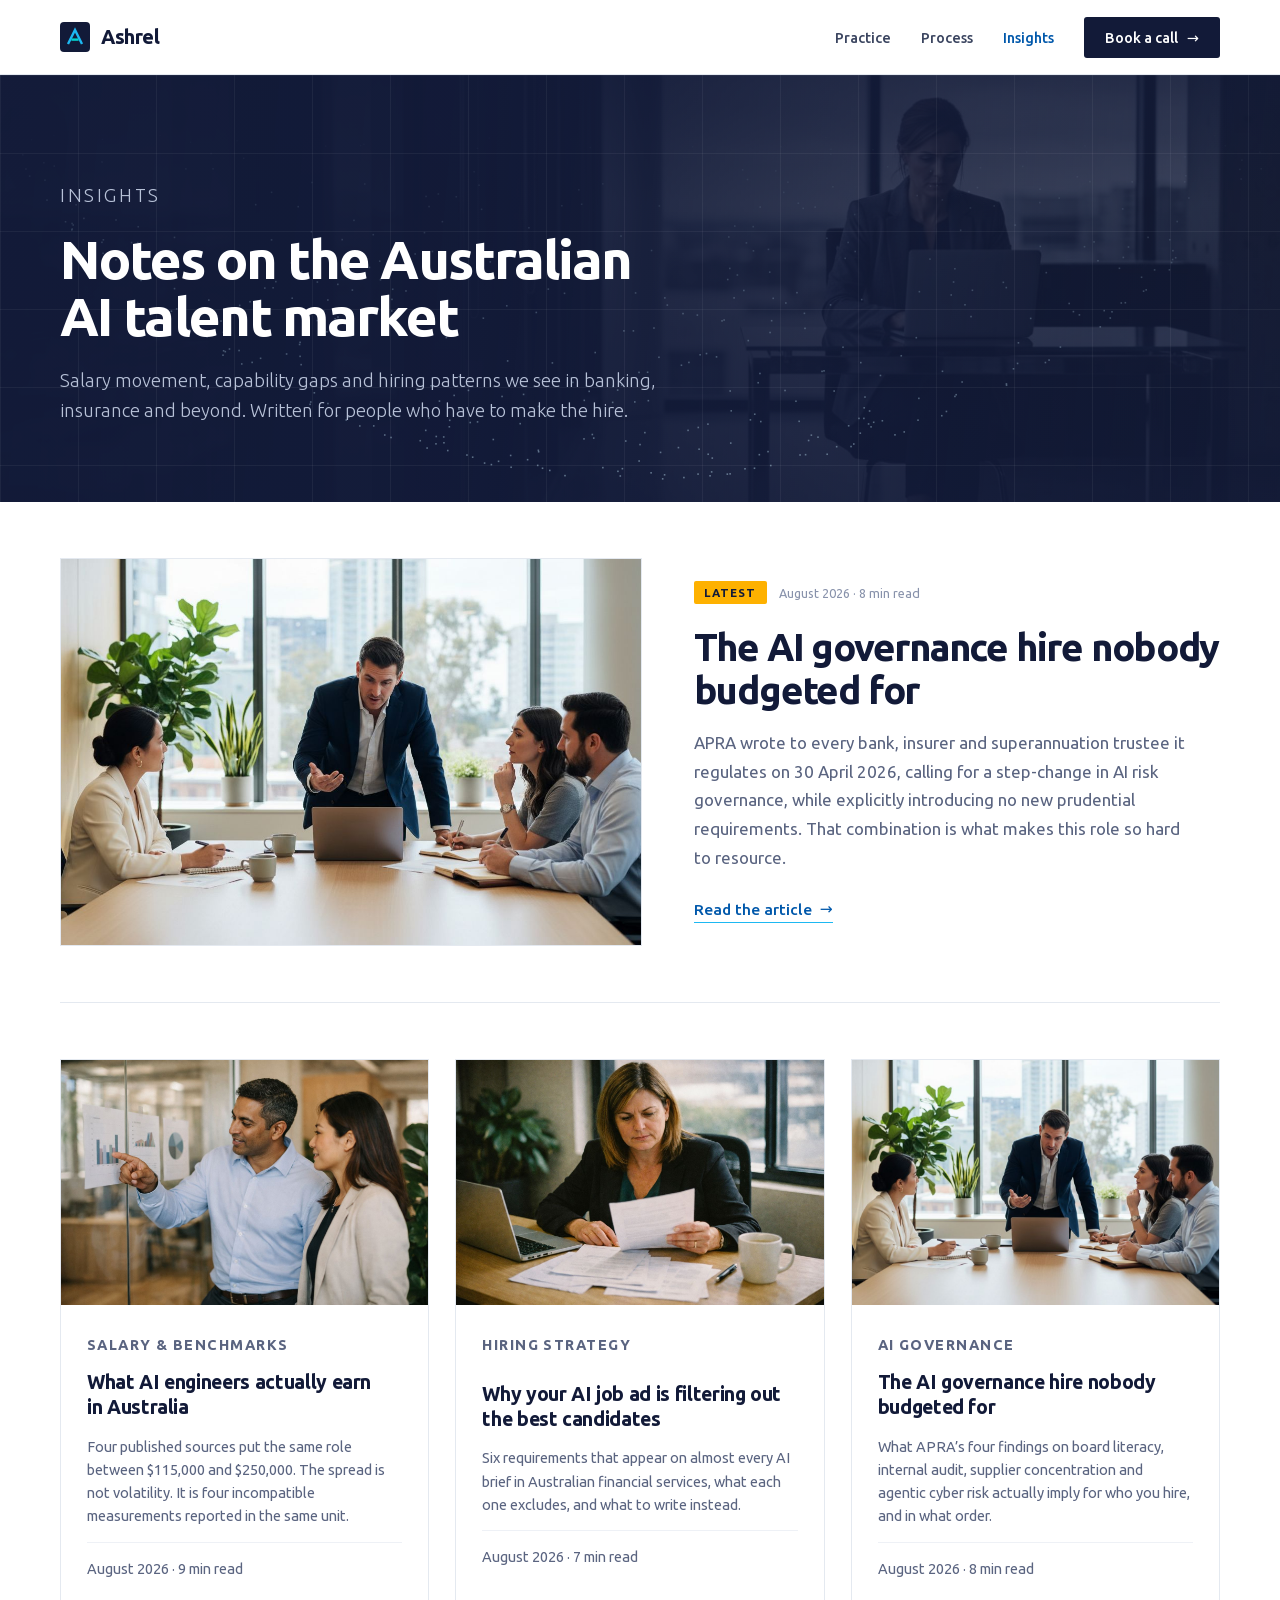
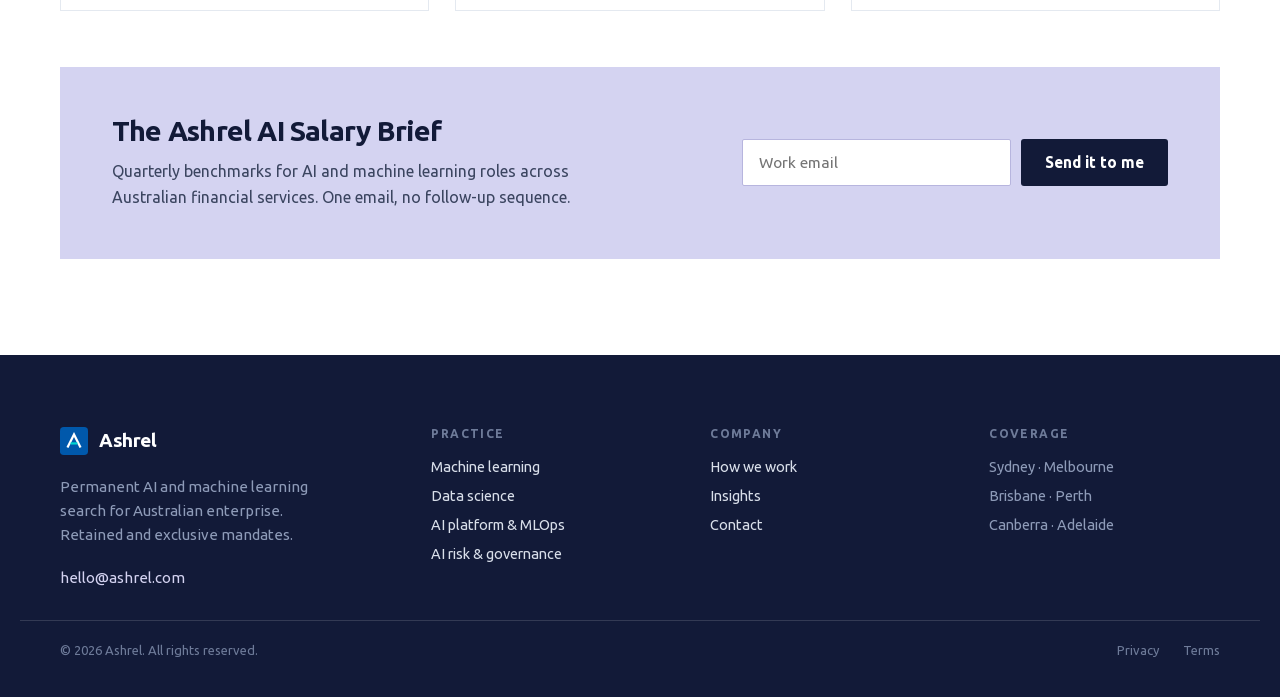
==== commit c78a5bb1: "Version CSS and JS URLs so deploys can't serve stale assets Caught on the live site straight after d" ====
--- a/insights.html
+++ b/insights.html
@@ -19,8 +19,8 @@
 <link rel="icon" href="/favicon.svg" type="image/svg+xml">
 <link rel="preload" href="/fonts/Ubuntu-Bold.woff2" as="font" type="font/woff2" crossorigin>
 <link rel="preload" href="/fonts/Ubuntu-Regular.woff2" as="font" type="font/woff2" crossorigin>
-<link rel="stylesheet" href="/css/site.css">
-<script src="/js/site.js" defer></script>
+<link rel="stylesheet" href="/css/site.css?v=cef3009058">
+<script src="/js/site.js?v=e7273b5d26" defer></script>
 </head>
 <body>
 <a class="skip-link" href="#main">Skip to content</a>
--- a/css/site.css
+++ b/css/site.css
@@ -2311,7 +2311,7 @@
     /* Break out of the wrap gutter so the row runs edge to edge. */
     margin-left: calc(var(--gutter) * -1);
     margin-right: calc(var(--gutter) * -1);
-    padding: 2px var(--gutter) 20px;
+    padding: 2px var(--gutter) 10px;
     scroll-padding-left: var(--gutter);
   }
 
@@ -2341,3 +2341,53 @@
     outline-offset: -3px;
   }
 }
+
+
+/* ---------- Scroller dots ----------
+   Position indicator for the mobile swipe rows, doubling as jump controls.
+   Hidden by default so they never appear where the grid isn't scrollable. */
+
+.scroll-dots {
+  display: none;
+}
+
+@media (max-width: 700px) {
+  .scroll-dots {
+    display: flex;
+    justify-content: center;
+    align-items: center;
+    gap: 2px;
+    margin-top: 2px;
+  }
+
+  .scroll-dots button {
+    width: 32px;
+    height: 32px;
+    padding: 0;
+    border: 0;
+    background: none;
+    cursor: pointer;
+    display: grid;
+    place-items: center;
+  }
+
+  .scroll-dots button::after {
+    content: '';
+    width: 7px;
+    height: 7px;
+    border-radius: 50%;
+    background: var(--field);
+    transition: background .25s ease, transform .25s ease;
+  }
+
+  .scroll-dots button[aria-current='true']::after {
+    background: var(--cyan);
+    transform: scale(1.4);
+  }
+
+  @media (prefers-reduced-motion: reduce) {
+    .scroll-dots button::after {
+      transition: none;
+    }
+  }
+}
